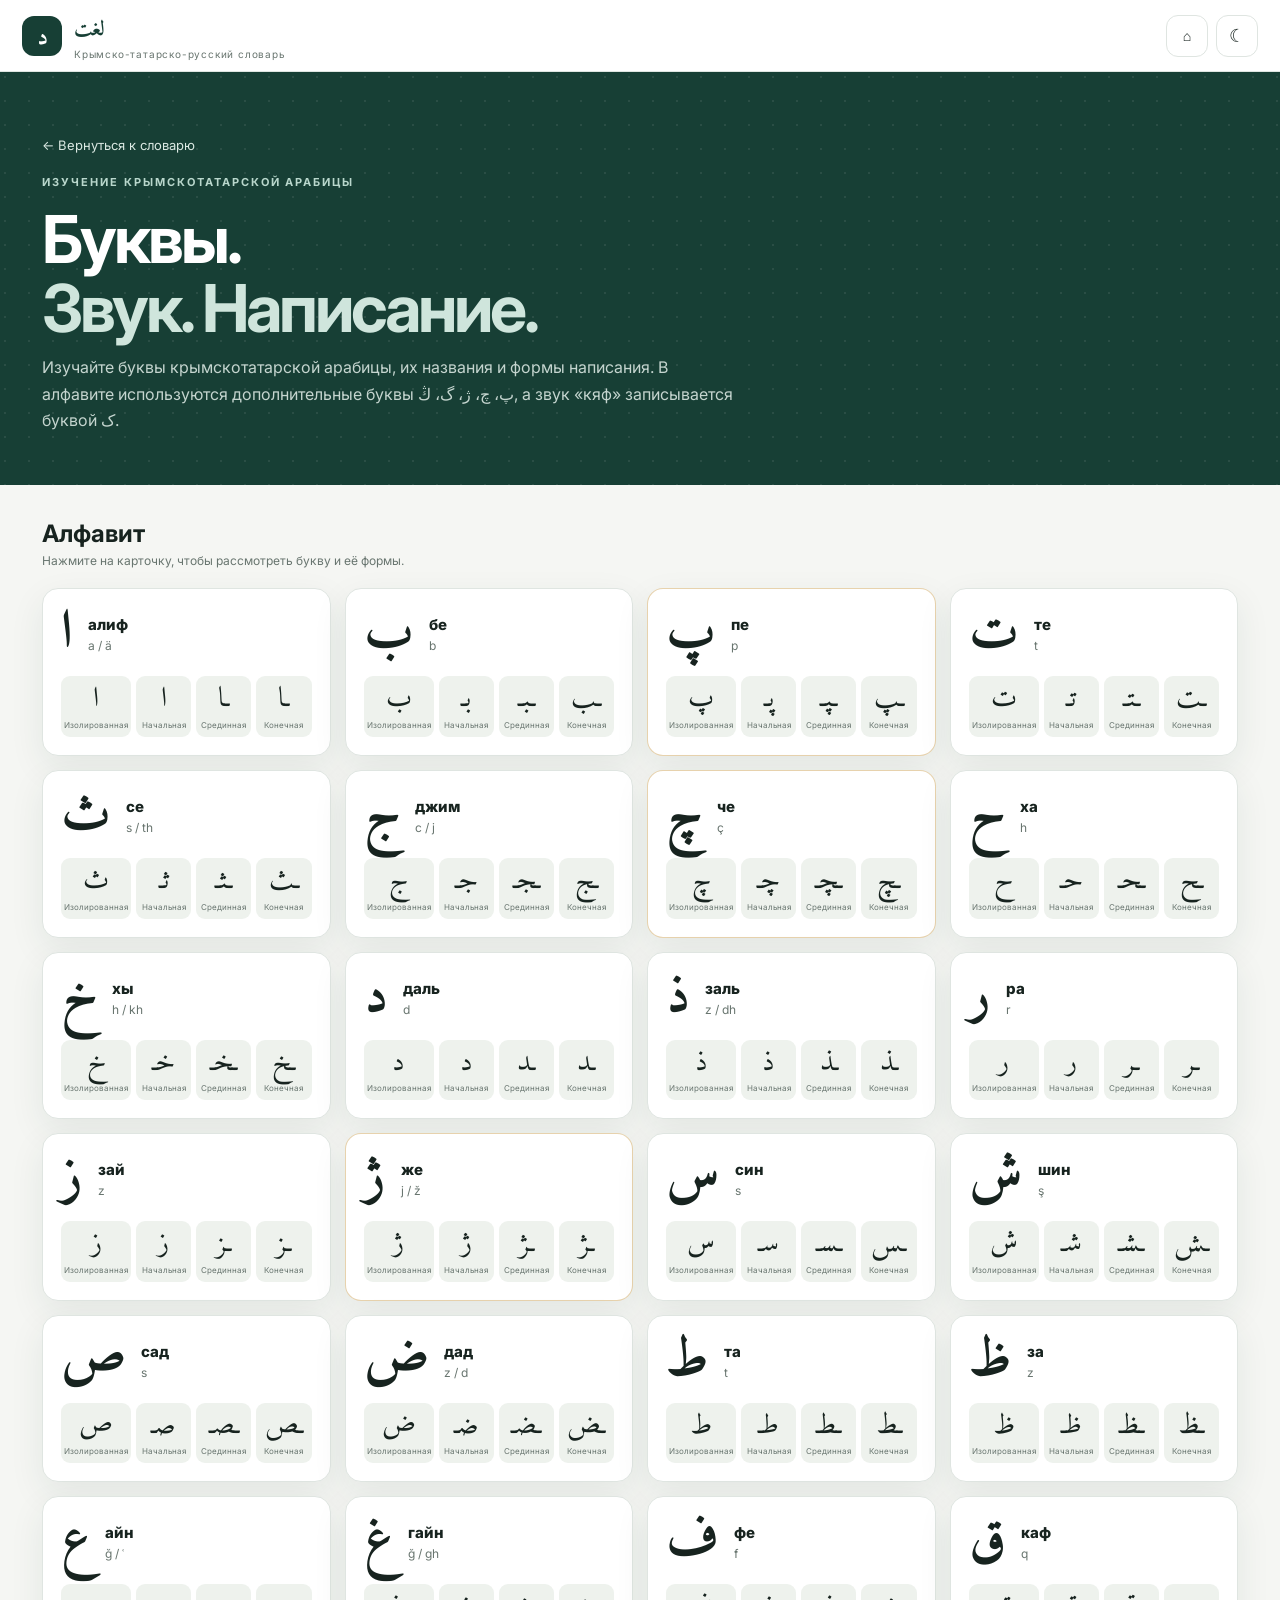
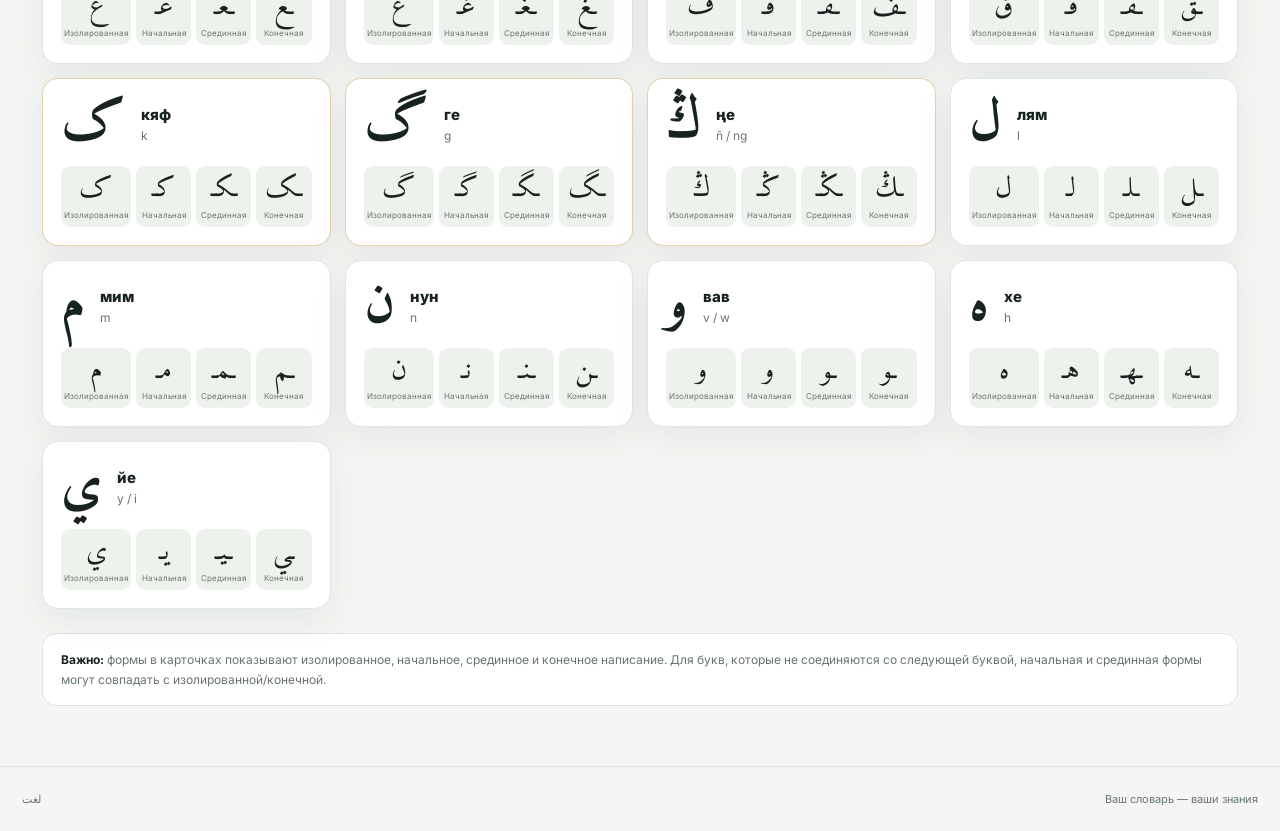
==== alphabet.html @ f9545902 "Add files via upload" ====
<!DOCTYPE html>
<html lang="ru">
<head>
  <meta charset="UTF-8">
  <meta name="viewport" content="width=device-width, initial-scale=1.0">
  <meta name="theme-color" content="#173f35">
  <title>حروف — Арабские буквы крымскотатарского</title>
  <link rel="preconnect" href="https://fonts.googleapis.com">
  <link rel="preconnect" href="https://fonts.gstatic.com" crossorigin>
  <link href="https://fonts.googleapis.com/css2?family=Amiri:wght@400;700&family=Inter:wght@400;500;600;700;800&display=swap" rel="stylesheet">
  <link rel="stylesheet" href="style.css">
  <style>
    .alphabet-hero{background:var(--primary);color:#fff;position:relative;overflow:hidden}.alphabet-content{max-width:1240px;margin:auto;padding:62px 22px 52px}.alphabet-content h1{margin-bottom:12px}.alphabet-content p{max-width:700px;color:#c5d5cf;line-height:1.65;margin:0}.back-link{display:inline-flex;margin-bottom:22px;color:#dbe9e3;text-decoration:none;font-size:13px}.back-link:hover{text-decoration:underline}
    .alphabet-workspace{max-width:1240px;margin:0 auto;padding:34px 22px 60px}.section-head{display:flex;align-items:end;justify-content:space-between;gap:20px;margin-bottom:20px}.section-head h2{margin:0;font-size:24px}.section-head p{margin:5px 0 0;color:var(--muted);font-size:12px}
    .letters-grid{display:grid;grid-template-columns:repeat(4,minmax(0,1fr));gap:14px}.letter-card{background:var(--surface);border:1px solid var(--border);border-radius:16px;padding:18px;box-shadow:var(--shadow)}.letter-main{display:flex;align-items:center;justify-content:space-between;gap:15px}.letter{font:700 54px Amiri,serif;line-height:1;direction:rtl}.letter-info{flex:1}.letter-name{font-weight:800;font-size:15px}.letter-sound{font-size:12px;color:var(--muted);margin-top:4px}.forms{display:grid;grid-template-columns:repeat(4,1fr);gap:5px;margin-top:15px}.form{background:var(--surface2);border-radius:9px;text-align:center;padding:7px 3px}.form span{display:block;font:28px Amiri,serif;direction:rtl;line-height:1.2}.form small{display:block;color:var(--muted);font-size:8px;margin-top:3px}.special{border-color:rgba(201,155,75,.45)}.note{margin:24px 0 0;padding:16px 18px;background:var(--surface);border:1px solid var(--border);border-radius:14px;color:var(--muted);font-size:12px;line-height:1.65}.note strong{color:var(--text)}
    @media(max-width:900px){.letters-grid{grid-template-columns:repeat(3,minmax(0,1fr))}}@media(max-width:650px){.letters-grid{grid-template-columns:repeat(2,minmax(0,1fr))}.alphabet-content{padding:45px 18px}.alphabet-workspace{padding:28px 18px 45px}.section-head{display:block}.letter{font-size:48px}}
  </style>
</head>
<body>
  <header class="topbar">
    <div class="brand"><div class="brand-mark">د</div><div><div class="brand-ar">لغت</div><div class="brand-sub">Крымско-татарско-русский словарь</div></div></div>
    <nav style="display:flex;align-items:center;gap:8px"><a href="index.html" class="icon-btn" style="display:grid;place-items:center;text-decoration:none;font-size:14px" title="Словарь">⌂</a><button id="themeBtn" class="icon-btn" title="Переключить тему" aria-label="Переключить тему">☾</button></nav>
  </header>

  <main>
    <section class="alphabet-hero"><div class="hero-pattern"></div><div class="alphabet-content" style="position:relative">
      <a class="back-link" href="index.html">← Вернуться к словарю</a>
      <div class="eyebrow">ИЗУЧЕНИЕ КРЫМСКОТАТАРСКОЙ АРАБИЦЫ</div>
      <h1>Буквы.<br><span>Звук. Написание.</span></h1>
      <p>Изучайте буквы крымскотатарской арабицы, их названия и формы написания. В алфавите используются дополнительные буквы پ، چ، ژ، گ، ڭ, а звук «кяф» записывается буквой ک.</p>
    </div></section>

    <section class="alphabet-workspace">
      <div class="section-head"><div><h2>Алфавит</h2><p>Нажмите на карточку, чтобы рассмотреть букву и её формы.</p></div></div>
      <div id="letters" class="letters-grid"></div>
      <div class="note"><strong>Важно:</strong> формы в карточках показывают изолированное, начальное, срединное и конечное написание. Для букв, которые не соединяются со следующей буквой, начальная и срединная формы могут совпадать с изолированной/конечной.</div>
    </section>
  </main>
  <footer><span>لغت</span><span>Ваш словарь — ваши знания</span></footer>
  <script>
    const letters = [
      ['ا','алиф','a / ä',['ا','ا','ـا','ـا']],
      ['ب','бе','b',['ب','بـ','ـبـ','ـب']],
      ['پ','пе','p',['پ','پـ','ـپـ','ـپ']],
      ['ت','те','t',['ت','تـ','ـتـ','ـت']],
      ['ث','се','s / th',['ث','ثـ','ـثـ','ـث']],
      ['ج','джим','c / j',['ج','جـ','ـجـ','ـج']],
      ['چ','че','ç',['چ','چـ','ـچـ','ـچ']],
      ['ح','ха','h',['ح','حـ','ـحـ','ـح']],
      ['خ','хы','h / kh',['خ','خـ','ـخـ','ـخ']],
      ['د','даль','d',['د','د','ـد','ـد']],
      ['ذ','заль','z / dh',['ذ','ذ','ـذ','ـذ']],
      ['ر','ра','r',['ر','ر','ـر','ـر']],
      ['ز','зай','z',['ز','ز','ـز','ـز']],
      ['ژ','же','j / ž',['ژ','ژ','ـژ','ـژ']],
      ['س','син','s',['س','سـ','ـسـ','ـس']],
      ['ش','шин','ş',['ش','شـ','ـشـ','ـش']],
      ['ص','сад','s',['ص','صـ','ـصـ','ـص']],
      ['ض','дад','z / d',['ض','ضـ','ـضـ','ـض']],
      ['ط','та','t',['ط','طـ','ـطـ','ـط']],
      ['ظ','за','z',['ظ','ظـ','ـظـ','ـظ']],
      ['ع','айн','ğ / ʿ',['ع','عـ','ـعـ','ـع']],
      ['غ','гайн','ğ / gh',['غ','غـ','ـغـ','ـغ']],
      ['ف','фе','f',['ف','فـ','ـفـ','ـف']],
      ['ق','каф','q',['ق','قـ','ـقـ','ـق']],
      ['ک','кяф','k',['ک','کـ','ـکـ','ـک']],
      ['گ','ге','g',['گ','گـ','ـگـ','ـگ']],
      ['ڭ','ңе','ñ / ng',['ڭ','ڭـ','ـڭـ','ـڭ']],
      ['ل','лям','l',['ل','لـ','ـلـ','ـل']],
      ['م','мим','m',['م','مـ','ـمـ','ـم']],
      ['ن','нун','n',['ن','نـ','ـنـ','ـن']],
      ['و','вав','v / w',['و','و','ـو','ـو']],
      ['ه','хе','h',['ه','هـ','ـهـ','ـه']],
      ['ي','йе','y / i',['ي','يـ','ـيـ','ـي']]
    ];
    const names=['Изолированная','Начальная','Срединная','Конечная'];
    document.getElementById('letters').innerHTML=letters.map(([char,name,sound,forms])=>`<article class="letter-card ${['پ','چ','ژ','گ','ڭ','ک'].includes(char)?'special':''}"><div class="letter-main"><div class="letter">${char}</div><div class="letter-info"><div class="letter-name">${name}</div><div class="letter-sound">${sound}</div></div></div><div class="forms">${forms.map((f,i)=>`<div class="form"><span>${f}</span><small>${names[i]}</small></div>`).join('')}</div></article>`).join('');
    const savedTheme=localStorage.getItem('dictionaryTheme');if(savedTheme)document.documentElement.dataset.theme=savedTheme;const themeBtn=document.getElementById('themeBtn');themeBtn.textContent=document.documentElement.dataset.theme==='dark'?'☀':'☾';themeBtn.onclick=()=>{const dark=document.documentElement.dataset.theme==='dark';document.documentElement.dataset.theme=dark?'':'dark';localStorage.setItem('dictionaryTheme',dark?'':'dark');themeBtn.textContent=dark?'☾':'☀'};
  </script>
</body>
</html>
---- style.css ----
*{box-sizing:border-box}
:root{
  --bg:#f5f6f3;--surface:#fff;--surface2:#eef2ed;--text:#17231f;--muted:#68756f;
  --primary:#173f35;--primary2:#245b4d;--gold:#c99b4b;--border:#dfe5e1;
  --shadow:0 12px 35px rgba(23,63,53,.08)
}
[data-theme="dark"]{
  --bg:#101816;--surface:#18221f;--surface2:#202c28;--text:#edf4f0;--muted:#a7b5af;
  --primary:#8cc9b5;--primary2:#6fb39e;--gold:#d8b26b;--border:#2e3b36;
  --shadow:0 12px 35px rgba(0,0,0,.25)
}
html{scroll-behavior:smooth}
body{margin:0;background:var(--bg);color:var(--text);font-family:Inter,Arial,sans-serif}
button,input,select{font:inherit}
.topbar{height:72px;background:var(--surface);border-bottom:1px solid var(--border);display:flex;align-items:center;justify-content:space-between;padding:0 max(22px,calc((100% - 1240px)/2));position:sticky;top:0;z-index:10}
.brand{display:flex;align-items:center;gap:12px}.brand-mark{width:40px;height:40px;border-radius:12px;background:var(--primary);color:#fff;display:grid;place-items:center;font:700 25px Amiri,serif}
.brand-ar{font:700 21px Amiri,serif;color:var(--primary)}.brand-sub{font-size:10px;letter-spacing:.08em;color:var(--muted)}
.icon-btn{width:42px;height:42px;border:1px solid var(--border);border-radius:12px;background:var(--surface);color:var(--text);cursor:pointer;font-size:18px}
.hero{background:var(--primary);color:white;position:relative;overflow:hidden}.hero-pattern{position:absolute;inset:0;opacity:.08;background-image:radial-gradient(circle at 20% 20%,#fff 1px,transparent 1px);background-size:24px 24px}
.hero-content{max-width:900px;margin:auto;padding:72px 22px 60px;position:relative}
.eyebrow{font-size:11px;letter-spacing:.18em;color:#b9d7cc;font-weight:700;margin-bottom:16px}
h1{font-size:clamp(38px,6vw,66px);line-height:1.04;margin:0 0 18px;letter-spacing:-.045em}h1 span{color:#cfe5dc}
.hero p{max-width:610px;color:#c5d5cf;line-height:1.65;margin:0 0 30px}
.search-wrap{height:64px;background:#fff;border-radius:17px;display:flex;align-items:center;padding:0 14px;color:#17231f;box-shadow:0 15px 45px rgba(0,0,0,.18)}
.search-icon{font-size:29px;line-height:1;color:#728078;margin:0 10px}.search-wrap input{border:0;outline:0;flex:1;min-width:0;font-size:16px;background:transparent;color:#17231f}.search-wrap kbd{background:#edf0ee;border:1px solid #dce2de;border-radius:7px;padding:5px 8px;color:#66736d;font-size:11px}
.clear-btn{border:0;background:#edf0ee;width:32px;height:32px;border-radius:50%;cursor:pointer;font-size:20px;color:#607069}
.quick{display:flex;gap:8px;margin-top:13px}.quick button{border:1px solid rgba(255,255,255,.2);background:rgba(255,255,255,.08);color:#dbe9e3;border-radius:20px;padding:7px 13px;cursor:pointer;font-family:Amiri,serif;font-size:16px}
.workspace{max-width:1240px;margin:0 auto;display:grid;grid-template-columns:245px 1fr;min-height:620px}
.sidebar{padding:32px 18px 32px 0;border-right:1px solid var(--border)}
.side-title{font-size:11px;text-transform:uppercase;letter-spacing:.12em;color:var(--muted);font-weight:700;padding:0 12px 10px}
.nav-item{width:100%;border:0;background:transparent;color:var(--text);display:flex;align-items:center;gap:10px;padding:11px 12px;border-radius:10px;cursor:pointer;text-align:left;margin-bottom:3px}.nav-item span{flex:1}.nav-item b{font-size:11px;color:var(--muted);font-weight:500}.nav-item.active{background:var(--surface2);color:var(--primary);font-weight:700}
.category-title{margin-top:25px}#categories .nav-item{font-size:13px}
.tip{margin:35px 10px 0;padding:15px;border:1px solid var(--border);border-radius:13px;background:var(--surface)}.tip strong{font-size:12px}.tip p{font-size:11px;line-height:1.55;color:var(--muted);margin:6px 0 0}
.content{padding:32px 0 50px 34px}.content-head{display:flex;align-items:end;justify-content:space-between;margin-bottom:22px}.content-title{font-size:24px;font-weight:800}.muted{font-size:12px;color:var(--muted);margin-top:5px}
select{border:1px solid var(--border);background:var(--surface);color:var(--text);border-radius:9px;padding:9px 12px;outline:0}
.grid{display:grid;grid-template-columns:repeat(2,minmax(0,1fr));gap:14px}
.card{background:var(--surface);border:1px solid var(--border);border-radius:16px;padding:20px;box-shadow:var(--shadow);transition:.18s;position:relative}.card:hover{transform:translateY(-2px)}
.card-top{display:flex;justify-content:space-between;gap:10px}.word{font:700 30px Amiri,serif;direction:rtl;text-align:left}.translation{font-size:18px;font-weight:700;margin-top:2px}.category{display:inline-block;margin-top:9px;padding:4px 8px;border-radius:6px;background:var(--surface2);font-size:10px;color:var(--muted)}
.favorite{border:0;background:transparent;color:#9aa59f;cursor:pointer;font-size:23px;padding:0;height:30px}.favorite.on{color:var(--gold)}
.line{height:1px;background:var(--border);margin:15px 0}.label{font-size:9px;text-transform:uppercase;letter-spacing:.12em;color:var(--muted);font-weight:700;margin-bottom:5px}.definition{font-size:13px;line-height:1.55}.example{font:20px Amiri,serif;direction:rtl;margin-top:5px}
.empty{text-align:center;padding:80px 20px;color:var(--muted)}.empty-icon{font-size:45px}.empty h2{color:var(--text);margin:10px 0 5px}
footer{border-top:1px solid var(--border);padding:25px max(22px,calc((100% - 1240px)/2));display:flex;justify-content:space-between;color:var(--muted);font-size:11px}
@media(max-width:850px){.workspace{display:block;padding:0 18px}.sidebar{border:0;padding:20px 0 0;display:flex;gap:6px;overflow:auto}.sidebar .side-title,.tip,.category-title{display:none}.sidebar .nav-item{min-width:max-content;width:auto}.content{padding:25px 0}.grid{grid-template-columns:1fr}.content-head{align-items:center}.content-title{font-size:21px}}
@media(max-width:550px){.topbar{height:64px}.hero-content{padding:48px 18px 42px}.search-wrap{height:58px}.search-wrap kbd{display:none}.hero p{font-size:13px}.quick{overflow:auto}.card{padding:17px}.word{font-size:27px}footer{flex-direction:column;gap:6px}}
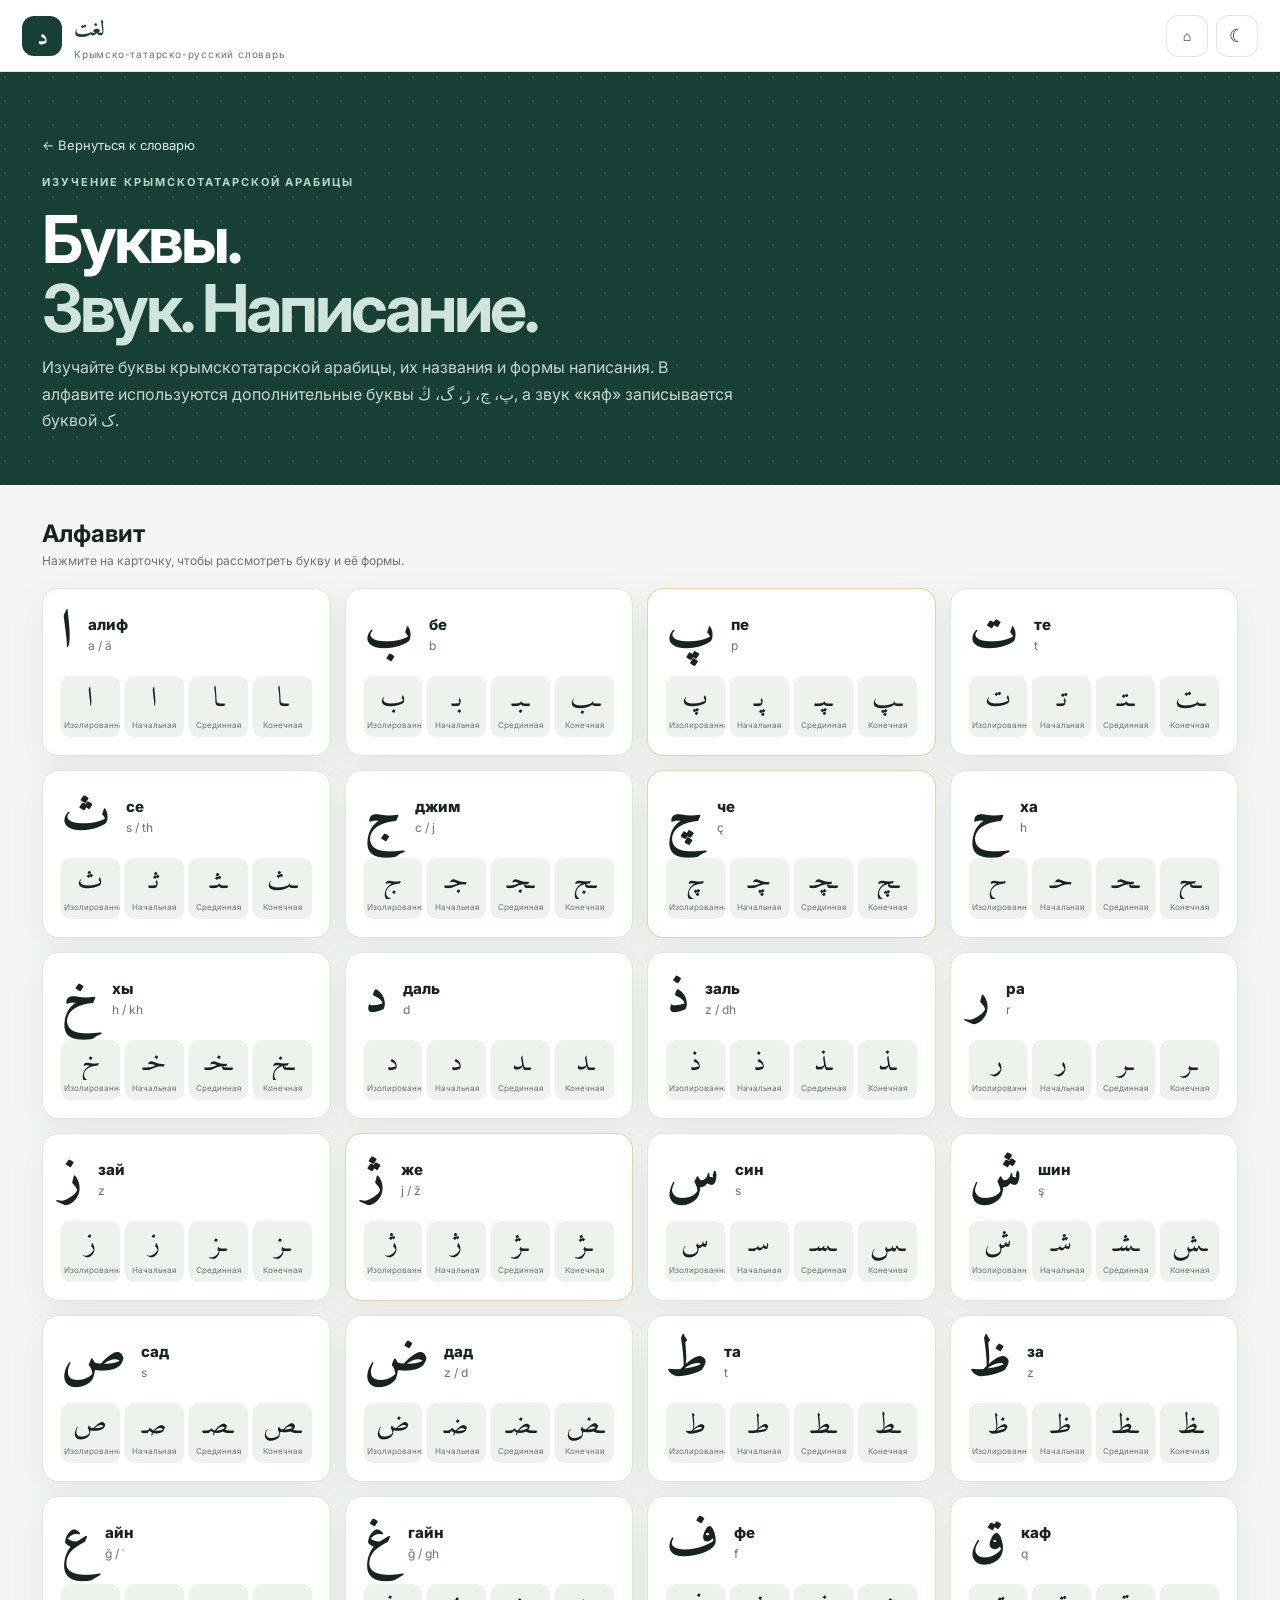
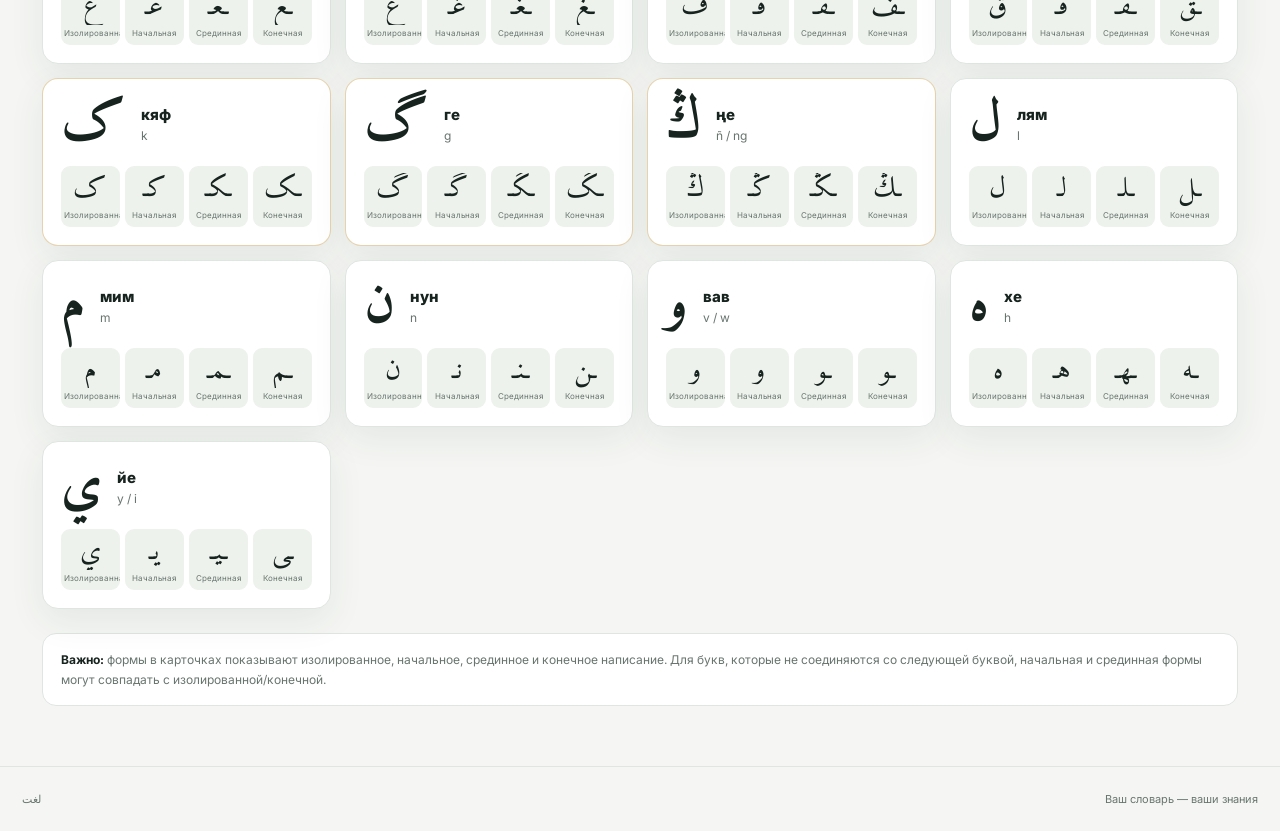
==== commit 65b9ee70: "Add files via upload" ====
--- a/alphabet.html
+++ b/alphabet.html
@@ -4,7 +4,7 @@
   <meta charset="UTF-8">
   <meta name="viewport" content="width=device-width, initial-scale=1.0">
   <meta name="theme-color" content="#173f35">
-  <title>حروف — Арабские буквы крымскотатарского</title>
+  <title>حرفلر — Арабские буквы крымскотатарского</title>
   <link rel="preconnect" href="https://fonts.googleapis.com">
   <link rel="preconnect" href="https://fonts.gstatic.com" crossorigin>
   <link href="https://fonts.googleapis.com/css2?family=Amiri:wght@400;700&family=Inter:wght@400;500;600;700;800&display=swap" rel="stylesheet">
--- a/style.css
+++ b/style.css
@@ -35,10 +35,55 @@
 select{border:1px solid var(--border);background:var(--surface);color:var(--text);border-radius:9px;padding:9px 12px;outline:0}
 .grid{display:grid;grid-template-columns:repeat(2,minmax(0,1fr));gap:14px}
 .card{background:var(--surface);border:1px solid var(--border);border-radius:16px;padding:20px;box-shadow:var(--shadow);transition:.18s;position:relative}.card:hover{transform:translateY(-2px)}
-.card-top{display:flex;justify-content:space-between;gap:10px}.word{font:700 30px Amiri,serif;direction:rtl;text-align:left}.translation{font-size:18px;font-weight:700;margin-top:2px}.category{display:inline-block;margin-top:9px;padding:4px 8px;border-radius:6px;background:var(--surface2);font-size:10px;color:var(--muted)}
+.card-top{display:flex;justify-content:space-between;gap:10px}.word{font:700 30px Amiri,serif;direction:rtl}.translation{font-size:18px;font-weight:700;margin-top:2px}.category{display:inline-block;margin-top:9px;padding:4px 8px;border-radius:6px;background:var(--surface2);font-size:10px;color:var(--muted)}
 .favorite{border:0;background:transparent;color:#9aa59f;cursor:pointer;font-size:23px;padding:0;height:30px}.favorite.on{color:var(--gold)}
 .line{height:1px;background:var(--border);margin:15px 0}.label{font-size:9px;text-transform:uppercase;letter-spacing:.12em;color:var(--muted);font-weight:700;margin-bottom:5px}.definition{font-size:13px;line-height:1.55}.example{font:20px Amiri,serif;direction:rtl;margin-top:5px}
 .empty{text-align:center;padding:80px 20px;color:var(--muted)}.empty-icon{font-size:45px}.empty h2{color:var(--text);margin:10px 0 5px}
 footer{border-top:1px solid var(--border);padding:25px max(22px,calc((100% - 1240px)/2));display:flex;justify-content:space-between;color:var(--muted);font-size:11px}
 @media(max-width:850px){.workspace{display:block;padding:0 18px}.sidebar{border:0;padding:20px 0 0;display:flex;gap:6px;overflow:auto}.sidebar .side-title,.tip,.category-title{display:none}.sidebar .nav-item{min-width:max-content;width:auto}.content{padding:25px 0}.grid{grid-template-columns:1fr}.content-head{align-items:center}.content-title{font-size:21px}}
 @media(max-width:550px){.topbar{height:64px}.hero-content{padding:48px 18px 42px}.search-wrap{height:58px}.search-wrap kbd{display:none}.hero p{font-size:13px}.quick{overflow:auto}.card{padding:17px}.word{font-size:27px}footer{flex-direction:column;gap:6px}}
+
+/* ===== Мобильная версия и формы букв ===== */
+.letters-grid{align-items:stretch}
+.letter-card{min-width:0;overflow:hidden}
+.letter-main{min-width:0}
+.letter-info{min-width:0}
+.forms{min-width:0}
+.form{min-width:0;overflow:hidden}
+.form span{white-space:nowrap;overflow:hidden;font-size:28px}
+
+@media(max-width:650px){
+  .topbar{padding:0 14px}
+  .brand{gap:8px;min-width:0}
+  .brand-sub{display:none}
+  .brand-ar{font-size:19px}
+  .brand-mark{width:36px;height:36px;font-size:22px}
+  .icon-btn{width:38px;height:38px}
+
+  .alphabet-content{padding:38px 14px 36px}
+  .alphabet-content h1{font-size:40px}
+  .alphabet-content p{font-size:13px}
+  .alphabet-workspace{padding:22px 12px 40px}
+  .section-head h2{font-size:21px}
+
+  .letters-grid{grid-template-columns:1fr;gap:10px}
+  .letter-card{padding:14px;border-radius:14px}
+  .letter-main{gap:12px}
+  .letter{font-size:46px;min-width:58px;text-align:center}
+  .letter-name{font-size:14px}
+  .letter-sound{font-size:11px}
+
+  .forms{grid-template-columns:repeat(4,minmax(0,1fr));gap:4px;margin-top:12px}
+  .form{padding:6px 1px;border-radius:7px}
+  .form span{font-size:25px;line-height:1.25}
+  .form small{font-size:7px;line-height:1.15;white-space:normal}
+
+  .note{font-size:11px;padding:13px 14px}
+}
+
+@media(max-width:360px){
+  .alphabet-content{padding-left:12px;padding-right:12px}
+  .alphabet-workspace{padding-left:9px;padding-right:9px}
+  .form span{font-size:22px}
+  .form small{font-size:6.5px}
+}
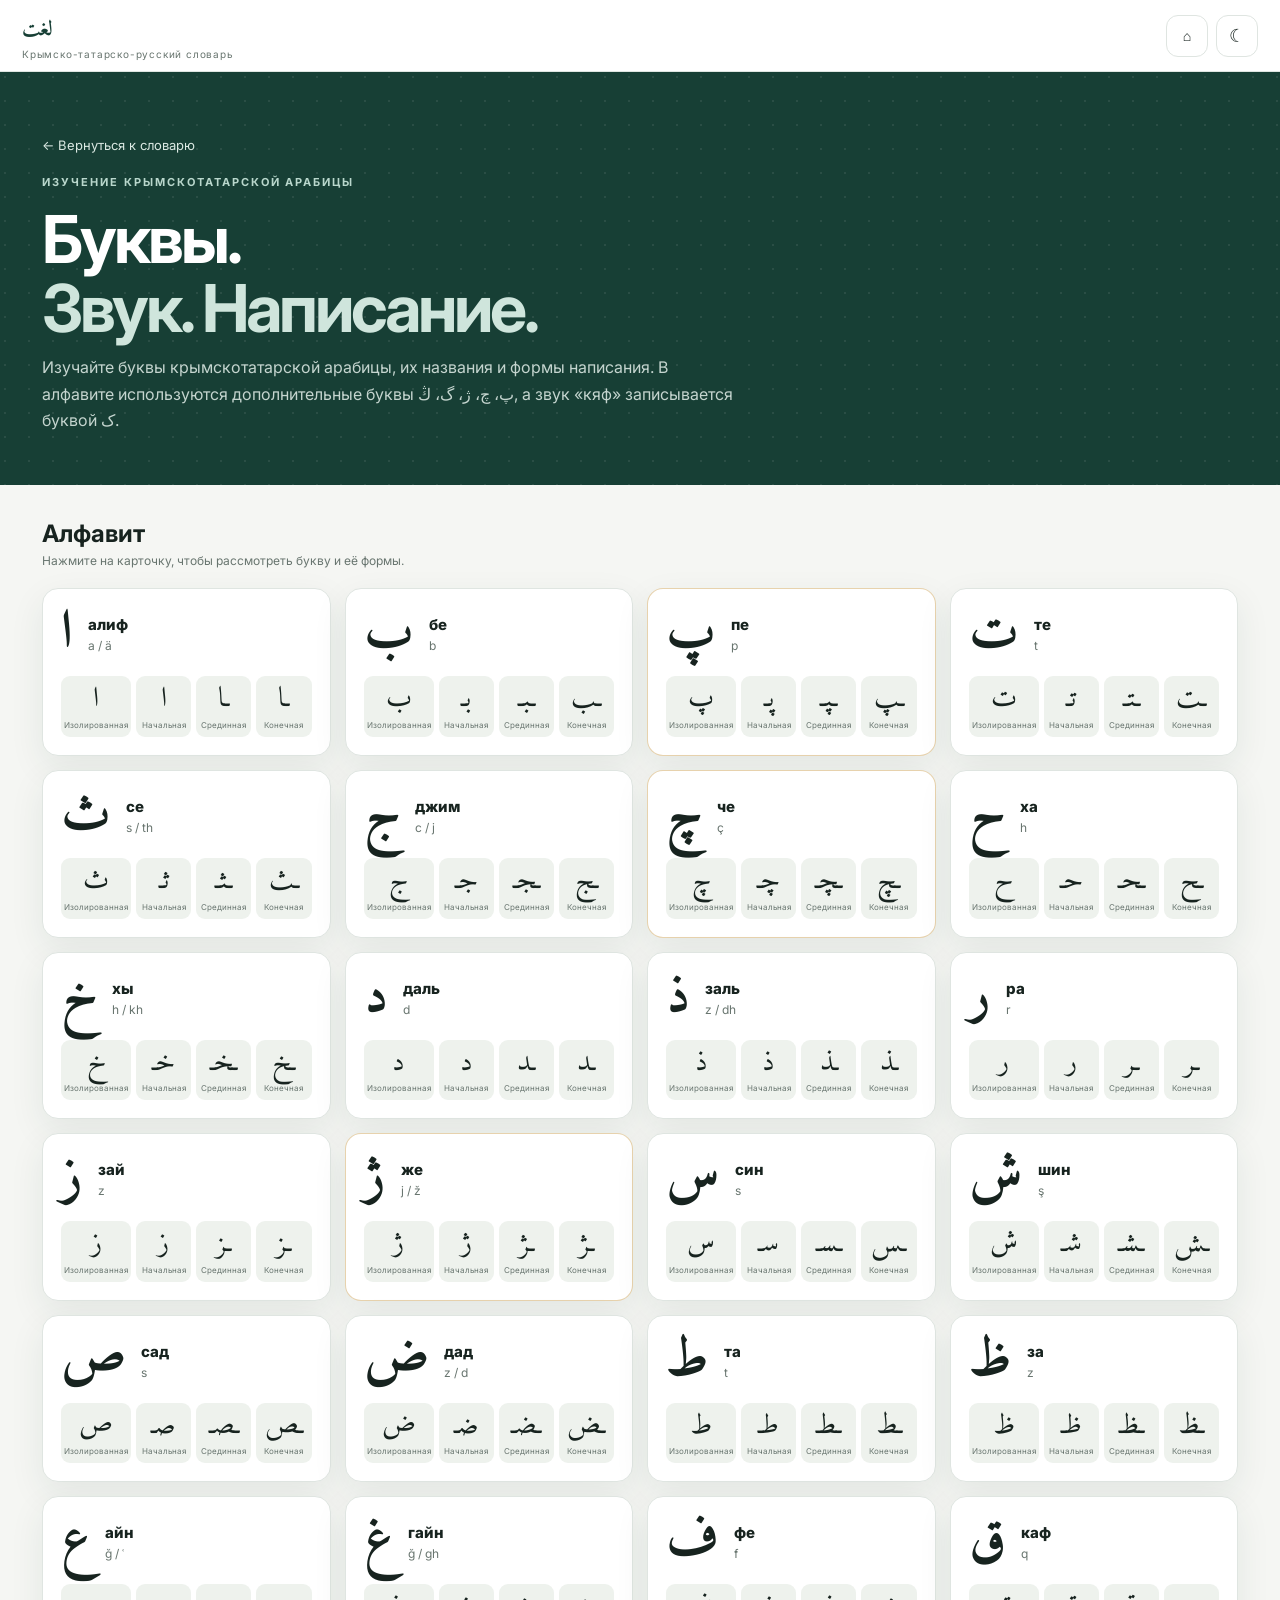
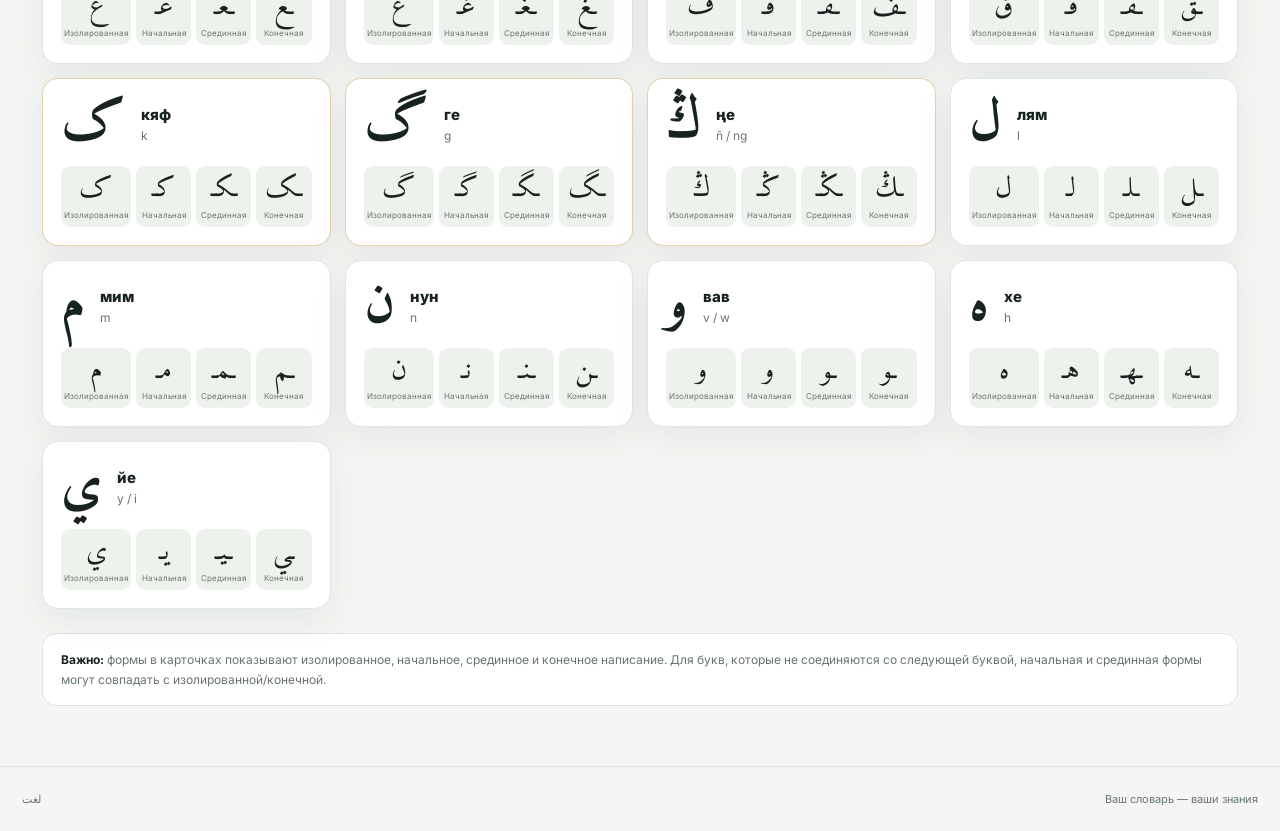
==== commit 6cf5fef1: "Add files via upload" ====
--- a/alphabet.html
+++ b/alphabet.html
@@ -13,12 +13,12 @@
     .alphabet-hero{background:var(--primary);color:#fff;position:relative;overflow:hidden}.alphabet-content{max-width:1240px;margin:auto;padding:62px 22px 52px}.alphabet-content h1{margin-bottom:12px}.alphabet-content p{max-width:700px;color:#c5d5cf;line-height:1.65;margin:0}.back-link{display:inline-flex;margin-bottom:22px;color:#dbe9e3;text-decoration:none;font-size:13px}.back-link:hover{text-decoration:underline}
     .alphabet-workspace{max-width:1240px;margin:0 auto;padding:34px 22px 60px}.section-head{display:flex;align-items:end;justify-content:space-between;gap:20px;margin-bottom:20px}.section-head h2{margin:0;font-size:24px}.section-head p{margin:5px 0 0;color:var(--muted);font-size:12px}
     .letters-grid{display:grid;grid-template-columns:repeat(4,minmax(0,1fr));gap:14px}.letter-card{background:var(--surface);border:1px solid var(--border);border-radius:16px;padding:18px;box-shadow:var(--shadow)}.letter-main{display:flex;align-items:center;justify-content:space-between;gap:15px}.letter{font:700 54px Amiri,serif;line-height:1;direction:rtl}.letter-info{flex:1}.letter-name{font-weight:800;font-size:15px}.letter-sound{font-size:12px;color:var(--muted);margin-top:4px}.forms{display:grid;grid-template-columns:repeat(4,1fr);gap:5px;margin-top:15px}.form{background:var(--surface2);border-radius:9px;text-align:center;padding:7px 3px}.form span{display:block;font:28px Amiri,serif;direction:rtl;line-height:1.2}.form small{display:block;color:var(--muted);font-size:8px;margin-top:3px}.special{border-color:rgba(201,155,75,.45)}.note{margin:24px 0 0;padding:16px 18px;background:var(--surface);border:1px solid var(--border);border-radius:14px;color:var(--muted);font-size:12px;line-height:1.65}.note strong{color:var(--text)}
-    @media(max-width:900px){.letters-grid{grid-template-columns:repeat(3,minmax(0,1fr))}}@media(max-width:650px){.letters-grid{grid-template-columns:repeat(2,minmax(0,1fr))}.alphabet-content{padding:45px 18px}.alphabet-workspace{padding:28px 18px 45px}.section-head{display:block}.letter{font-size:48px}}
+    @media(max-width:900px){.letters-grid{grid-template-columns:repeat(2,minmax(0,1fr))}}@media(max-width:650px){.letters-grid{grid-template-columns:repeat(1,minmax(0,1fr))}.alphabet-content{padding:45px 18px}.alphabet-workspace{padding:28px 18px 45px}.section-head{display:block}.letter{font-size:48px}}
   </style>
 </head>
 <body>
   <header class="topbar">
-    <div class="brand"><div class="brand-mark">د</div><div><div class="brand-ar">لغت</div><div class="brand-sub">Крымско-татарско-русский словарь</div></div></div>
+    <div><div class="brand-ar">لغت</div><div class="brand-sub">Крымско-татарско-русский словарь</div></div></div>
     <nav style="display:flex;align-items:center;gap:8px"><a href="index.html" class="icon-btn" style="display:grid;place-items:center;text-decoration:none;font-size:14px" title="Словарь">⌂</a><button id="themeBtn" class="icon-btn" title="Переключить тему" aria-label="Переключить тему">☾</button></nav>
   </header>
 
--- a/style.css
+++ b/style.css
@@ -1,89 +1,512 @@
-*{box-sizing:border-box}
-:root{
-  --bg:#f5f6f3;--surface:#fff;--surface2:#eef2ed;--text:#17231f;--muted:#68756f;
-  --primary:#173f35;--primary2:#245b4d;--gold:#c99b4b;--border:#dfe5e1;
-  --shadow:0 12px 35px rgba(23,63,53,.08)
-}
-[data-theme="dark"]{
-  --bg:#101816;--surface:#18221f;--surface2:#202c28;--text:#edf4f0;--muted:#a7b5af;
-  --primary:#8cc9b5;--primary2:#6fb39e;--gold:#d8b26b;--border:#2e3b36;
-  --shadow:0 12px 35px rgba(0,0,0,.25)
-}
-html{scroll-behavior:smooth}
-body{margin:0;background:var(--bg);color:var(--text);font-family:Inter,Arial,sans-serif}
-button,input,select{font:inherit}
-.topbar{height:72px;background:var(--surface);border-bottom:1px solid var(--border);display:flex;align-items:center;justify-content:space-between;padding:0 max(22px,calc((100% - 1240px)/2));position:sticky;top:0;z-index:10}
-.brand{display:flex;align-items:center;gap:12px}.brand-mark{width:40px;height:40px;border-radius:12px;background:var(--primary);color:#fff;display:grid;place-items:center;font:700 25px Amiri,serif}
-.brand-ar{font:700 21px Amiri,serif;color:var(--primary)}.brand-sub{font-size:10px;letter-spacing:.08em;color:var(--muted)}
-.icon-btn{width:42px;height:42px;border:1px solid var(--border);border-radius:12px;background:var(--surface);color:var(--text);cursor:pointer;font-size:18px}
-.hero{background:var(--primary);color:white;position:relative;overflow:hidden}.hero-pattern{position:absolute;inset:0;opacity:.08;background-image:radial-gradient(circle at 20% 20%,#fff 1px,transparent 1px);background-size:24px 24px}
-.hero-content{max-width:900px;margin:auto;padding:72px 22px 60px;position:relative}
-.eyebrow{font-size:11px;letter-spacing:.18em;color:#b9d7cc;font-weight:700;margin-bottom:16px}
-h1{font-size:clamp(38px,6vw,66px);line-height:1.04;margin:0 0 18px;letter-spacing:-.045em}h1 span{color:#cfe5dc}
-.hero p{max-width:610px;color:#c5d5cf;line-height:1.65;margin:0 0 30px}
-.search-wrap{height:64px;background:#fff;border-radius:17px;display:flex;align-items:center;padding:0 14px;color:#17231f;box-shadow:0 15px 45px rgba(0,0,0,.18)}
-.search-icon{font-size:29px;line-height:1;color:#728078;margin:0 10px}.search-wrap input{border:0;outline:0;flex:1;min-width:0;font-size:16px;background:transparent;color:#17231f}.search-wrap kbd{background:#edf0ee;border:1px solid #dce2de;border-radius:7px;padding:5px 8px;color:#66736d;font-size:11px}
-.clear-btn{border:0;background:#edf0ee;width:32px;height:32px;border-radius:50%;cursor:pointer;font-size:20px;color:#607069}
-.quick{display:flex;gap:8px;margin-top:13px}.quick button{border:1px solid rgba(255,255,255,.2);background:rgba(255,255,255,.08);color:#dbe9e3;border-radius:20px;padding:7px 13px;cursor:pointer;font-family:Amiri,serif;font-size:16px}
-.workspace{max-width:1240px;margin:0 auto;display:grid;grid-template-columns:245px 1fr;min-height:620px}
-.sidebar{padding:32px 18px 32px 0;border-right:1px solid var(--border)}
-.side-title{font-size:11px;text-transform:uppercase;letter-spacing:.12em;color:var(--muted);font-weight:700;padding:0 12px 10px}
-.nav-item{width:100%;border:0;background:transparent;color:var(--text);display:flex;align-items:center;gap:10px;padding:11px 12px;border-radius:10px;cursor:pointer;text-align:left;margin-bottom:3px}.nav-item span{flex:1}.nav-item b{font-size:11px;color:var(--muted);font-weight:500}.nav-item.active{background:var(--surface2);color:var(--primary);font-weight:700}
-.category-title{margin-top:25px}#categories .nav-item{font-size:13px}
-.tip{margin:35px 10px 0;padding:15px;border:1px solid var(--border);border-radius:13px;background:var(--surface)}.tip strong{font-size:12px}.tip p{font-size:11px;line-height:1.55;color:var(--muted);margin:6px 0 0}
-.content{padding:32px 0 50px 34px}.content-head{display:flex;align-items:end;justify-content:space-between;margin-bottom:22px}.content-title{font-size:24px;font-weight:800}.muted{font-size:12px;color:var(--muted);margin-top:5px}
-select{border:1px solid var(--border);background:var(--surface);color:var(--text);border-radius:9px;padding:9px 12px;outline:0}
-.grid{display:grid;grid-template-columns:repeat(2,minmax(0,1fr));gap:14px}
-.card{background:var(--surface);border:1px solid var(--border);border-radius:16px;padding:20px;box-shadow:var(--shadow);transition:.18s;position:relative}.card:hover{transform:translateY(-2px)}
-.card-top{display:flex;justify-content:space-between;gap:10px}.word{font:700 30px Amiri,serif;direction:rtl}.translation{font-size:18px;font-weight:700;margin-top:2px}.category{display:inline-block;margin-top:9px;padding:4px 8px;border-radius:6px;background:var(--surface2);font-size:10px;color:var(--muted)}
-.favorite{border:0;background:transparent;color:#9aa59f;cursor:pointer;font-size:23px;padding:0;height:30px}.favorite.on{color:var(--gold)}
-.line{height:1px;background:var(--border);margin:15px 0}.label{font-size:9px;text-transform:uppercase;letter-spacing:.12em;color:var(--muted);font-weight:700;margin-bottom:5px}.definition{font-size:13px;line-height:1.55}.example{font:20px Amiri,serif;direction:rtl;margin-top:5px}
-.empty{text-align:center;padding:80px 20px;color:var(--muted)}.empty-icon{font-size:45px}.empty h2{color:var(--text);margin:10px 0 5px}
-footer{border-top:1px solid var(--border);padding:25px max(22px,calc((100% - 1240px)/2));display:flex;justify-content:space-between;color:var(--muted);font-size:11px}
-@media(max-width:850px){.workspace{display:block;padding:0 18px}.sidebar{border:0;padding:20px 0 0;display:flex;gap:6px;overflow:auto}.sidebar .side-title,.tip,.category-title{display:none}.sidebar .nav-item{min-width:max-content;width:auto}.content{padding:25px 0}.grid{grid-template-columns:1fr}.content-head{align-items:center}.content-title{font-size:21px}}
-@media(max-width:550px){.topbar{height:64px}.hero-content{padding:48px 18px 42px}.search-wrap{height:58px}.search-wrap kbd{display:none}.hero p{font-size:13px}.quick{overflow:auto}.card{padding:17px}.word{font-size:27px}footer{flex-direction:column;gap:6px}}
-
-/* ===== Мобильная версия и формы букв ===== */
-.letters-grid{align-items:stretch}
-.letter-card{min-width:0;overflow:hidden}
-.letter-main{min-width:0}
-.letter-info{min-width:0}
-.forms{min-width:0}
-.form{min-width:0;overflow:hidden}
-.form span{white-space:nowrap;overflow:hidden;font-size:28px}
-
-@media(max-width:650px){
-  .topbar{padding:0 14px}
-  .brand{gap:8px;min-width:0}
-  .brand-sub{display:none}
-  .brand-ar{font-size:19px}
-  .brand-mark{width:36px;height:36px;font-size:22px}
-  .icon-btn{width:38px;height:38px}
-
-  .alphabet-content{padding:38px 14px 36px}
-  .alphabet-content h1{font-size:40px}
-  .alphabet-content p{font-size:13px}
-  .alphabet-workspace{padding:22px 12px 40px}
-  .section-head h2{font-size:21px}
-
-  .letters-grid{grid-template-columns:1fr;gap:10px}
-  .letter-card{padding:14px;border-radius:14px}
-  .letter-main{gap:12px}
-  .letter{font-size:46px;min-width:58px;text-align:center}
-  .letter-name{font-size:14px}
-  .letter-sound{font-size:11px}
-
-  .forms{grid-template-columns:repeat(4,minmax(0,1fr));gap:4px;margin-top:12px}
-  .form{padding:6px 1px;border-radius:7px}
-  .form span{font-size:25px;line-height:1.25}
-  .form small{font-size:7px;line-height:1.15;white-space:normal}
-
-  .note{font-size:11px;padding:13px 14px}
-}
-
-@media(max-width:360px){
-  .alphabet-content{padding-left:12px;padding-right:12px}
-  .alphabet-workspace{padding-left:9px;padding-right:9px}
-  .form span{font-size:22px}
-  .form small{font-size:6.5px}
-}
+* {
+    box-sizing: border-box
+}
+
+:root {
+    --bg: #f5f6f3;
+    --surface: #fff;
+    --surface2: #eef2ed;
+    --text: #17231f;
+    --muted: #68756f;
+    --primary: #173f35;
+    --primary2: #245b4d;
+    --gold: #c99b4b;
+    --border: #dfe5e1;
+    --shadow: 0 12px 35px rgba(23,63,53,.08)
+}
+
+[data-theme="dark"] {
+    --bg: #101816;
+    --surface: #18221f;
+    --surface2: #202c28;
+    --text: #edf4f0;
+    --muted: #a7b5af;
+    --primary: #8cc9b5;
+    --primary2: #6fb39e;
+    --gold: #d8b26b;
+    --border: #2e3b36;
+    --shadow: 0 12px 35px rgba(0,0,0,.25)
+}
+
+html {
+    scroll-behavior: smooth
+}
+
+body {
+    margin: 0;
+    background: var(--bg);
+    color: var(--text);
+    font-family: Inter,Arial,sans-serif
+}
+
+button, input, select {
+    font: inherit
+}
+
+.topbar {
+    height: 72px;
+    background: var(--surface);
+    border-bottom: 1px solid var(--border);
+    display: flex;
+    align-items: center;
+    justify-content: space-between;
+    padding: 0 max(22px,calc((100% - 1240px)/2));
+    position: sticky;
+    top: 0;
+    z-index: 10
+}
+
+.brand {
+    display: flex;
+    align-items: center;
+    gap: 12px
+}
+
+.brand-mark {
+    width: 40px;
+    height: 40px;
+    border-radius: 12px;
+    background: var(--primary);
+    color: #fff;
+    display: grid;
+    place-items: center;
+    font: 700 25px Amiri,serif
+}
+
+.brand-ar {
+    font: 700 21px Amiri,serif;
+    color: var(--primary)
+}
+
+.brand-sub {
+    font-size: 10px;
+    letter-spacing: .08em;
+    color: var(--muted)
+}
+
+.icon-btn {
+    width: 42px;
+    height: 42px;
+    border: 1px solid var(--border);
+    border-radius: 12px;
+    background: var(--surface);
+    color: var(--text);
+    cursor: pointer;
+    font-size: 18px
+}
+
+.hero {
+    background: var(--primary);
+    color: white;
+    position: relative;
+    overflow: hidden
+}
+
+.hero-pattern {
+    position: absolute;
+    inset: 0;
+    opacity: .08;
+    background-image: radial-gradient(circle at 20% 20%,#fff 1px,transparent 1px);
+    background-size: 24px 24px
+}
+
+.hero-content {
+    max-width: 900px;
+    margin: auto;
+    padding: 72px 22px 60px;
+    position: relative
+}
+
+.eyebrow {
+    font-size: 11px;
+    letter-spacing: .18em;
+    color: #b9d7cc;
+    font-weight: 700;
+    margin-bottom: 16px
+}
+
+h1 {
+    font-size: clamp(38px,6vw,66px);
+    line-height: 1.04;
+    margin: 0 0 18px;
+    letter-spacing: -.045em
+}
+
+    h1 span {
+        color: #cfe5dc
+    }
+
+.hero p {
+    max-width: 610px;
+    color: #c5d5cf;
+    line-height: 1.65;
+    margin: 0 0 30px
+}
+
+.search-wrap {
+    height: 64px;
+    background: #fff;
+    border-radius: 17px;
+    display: flex;
+    align-items: center;
+    padding: 0 14px;
+    color: #17231f;
+    box-shadow: 0 15px 45px rgba(0,0,0,.18)
+}
+
+.search-icon {
+    font-size: 29px;
+    line-height: 1;
+    color: #728078;
+    margin: 0 10px
+}
+
+.search-wrap input {
+    border: 0;
+    outline: 0;
+    flex: 1;
+    min-width: 0;
+    font-size: 16px;
+    background: transparent;
+    color: #17231f
+}
+
+.search-wrap kbd {
+    background: #edf0ee;
+    border: 1px solid #dce2de;
+    border-radius: 7px;
+    padding: 5px 8px;
+    color: #66736d;
+    font-size: 11px
+}
+
+.clear-btn {
+    border: 0;
+    background: #edf0ee;
+    width: 32px;
+    height: 32px;
+    border-radius: 50%;
+    cursor: pointer;
+    font-size: 20px;
+    color: #607069
+}
+
+.quick {
+    display: flex;
+    gap: 8px;
+    margin-top: 13px
+}
+
+    .quick button {
+        border: 1px solid rgba(255,255,255,.2);
+        background: rgba(255,255,255,.08);
+        color: #dbe9e3;
+        border-radius: 20px;
+        padding: 7px 13px;
+        cursor: pointer;
+        font-family: Amiri,serif;
+        font-size: 16px
+    }
+
+.workspace {
+    max-width: 1240px;
+    margin: 0 auto;
+    display: grid;
+    grid-template-columns: 245px 1fr;
+    min-height: 620px
+}
+
+.sidebar {
+    padding: 32px 18px 32px 0;
+    border-right: 1px solid var(--border)
+}
+
+.side-title {
+    font-size: 11px;
+    text-transform: uppercase;
+    letter-spacing: .12em;
+    color: var(--muted);
+    font-weight: 700;
+    padding: 0 12px 10px
+}
+
+.nav-item {
+    width: 100%;
+    border: 0;
+    background: transparent;
+    color: var(--text);
+    display: flex;
+    align-items: center;
+    gap: 10px;
+    padding: 11px 12px;
+    border-radius: 10px;
+    cursor: pointer;
+    text-align: left;
+    margin-bottom: 3px
+}
+
+    .nav-item span {
+        flex: 1
+    }
+
+    .nav-item b {
+        font-size: 11px;
+        color: var(--muted);
+        font-weight: 500
+    }
+
+    .nav-item.active {
+        background: var(--surface2);
+        color: var(--primary);
+        font-weight: 700
+    }
+
+.category-title {
+    margin-top: 25px
+}
+
+#categories .nav-item {
+    font-size: 13px
+}
+
+.tip {
+    margin: 35px 10px 0;
+    padding: 15px;
+    border: 1px solid var(--border);
+    border-radius: 13px;
+    background: var(--surface)
+}
+
+    .tip strong {
+        font-size: 12px
+    }
+
+    .tip p {
+        font-size: 11px;
+        line-height: 1.55;
+        color: var(--muted);
+        margin: 6px 0 0
+    }
+
+.content {
+    padding: 32px 0 50px 34px
+}
+
+.content-head {
+    display: flex;
+    align-items: end;
+    justify-content: space-between;
+    margin-bottom: 22px
+}
+
+.content-title {
+    font-size: 24px;
+    font-weight: 800
+}
+
+.muted {
+    font-size: 12px;
+    color: var(--muted);
+    margin-top: 5px
+}
+
+select {
+    border: 1px solid var(--border);
+    background: var(--surface);
+    color: var(--text);
+    border-radius: 9px;
+    padding: 9px 12px;
+    outline: 0
+}
+
+.grid {
+    display: grid;
+    grid-template-columns: repeat(2,minmax(0,1fr));
+    gap: 14px
+}
+
+.card {
+    background: var(--surface);
+    border: 1px solid var(--border);
+    border-radius: 16px;
+    padding: 20px;
+    box-shadow: var(--shadow);
+    transition: .18s;
+    position: relative
+}
+
+
+    .card:hover {
+        transform: translateY(-2px)
+    }
+
+.card-top {
+    display: flex;
+    justify-content: space-between;
+    gap: 10px
+}
+
+.word {
+    font: 700 30px Amiri,serif;
+    direction: rtl;
+    text-align: left
+}
+
+.translation {
+    font-size: 18px;
+    font-weight: 700;
+    margin-top: 2px
+}
+
+.category {
+    display: inline-block;
+    margin-top: 9px;
+    padding: 4px 8px;
+    border-radius: 6px;
+    background: var(--surface2);
+    font-size: 10px;
+    color: var(--muted)
+}
+
+.favorite {
+    border: 0;
+    background: transparent;
+    color: #9aa59f;
+    cursor: pointer;
+    font-size: 23px;
+    padding: 0;
+    height: 30px
+}
+
+    .favorite.on {
+        color: var(--gold)
+    }
+
+.line {
+    height: 1px;
+    background: var(--border);
+    margin: 15px 0
+}
+
+.label {
+    font-size: 9px;
+    text-transform: uppercase;
+    letter-spacing: .12em;
+    color: var(--muted);
+    font-weight: 700;
+    margin-bottom: 5px
+}
+
+.definition {
+    font-size: 13px;
+    line-height: 1.55
+}
+
+.example {
+    font: 20px Amiri,serif;
+    direction: rtl;
+    margin-top: 5px
+}
+
+.empty {
+    text-align: center;
+    padding: 80px 20px;
+    color: var(--muted)
+}
+
+.empty-icon {
+    font-size: 45px
+}
+
+.empty h2 {
+    color: var(--text);
+    margin: 10px 0 5px
+}
+
+footer {
+    border-top: 1px solid var(--border);
+    padding: 25px max(22px,calc((100% - 1240px)/2));
+    display: flex;
+    justify-content: space-between;
+    color: var(--muted);
+    font-size: 11px
+}
+
+@media(max-width:850px) {
+    .workspace {
+        display: block;
+        padding: 0 18px
+    }
+
+    .sidebar {
+        border: 0;
+        padding: 20px 0 0;
+        display: flex;
+        gap: 6px;
+        overflow: auto
+    }
+
+        .sidebar .side-title, .tip, .category-title {
+            display: none
+        }
+
+        .sidebar .nav-item {
+            min-width: max-content;
+            width: auto
+        }
+
+    .content {
+        padding: 25px 0
+    }
+
+    .grid {
+        grid-template-columns: 1fr
+    }
+
+    .content-head {
+        align-items: center
+    }
+
+    .content-title {
+        font-size: 21px
+    }
+}
+
+@media(max-width:550px) {
+    .topbar {
+        height: 64px
+    }
+
+    .hero-content {
+        padding: 48px 18px 42px
+    }
+
+    .search-wrap {
+        height: 58px
+    }
+
+        .search-wrap kbd {
+            display: none
+        }
+
+    .hero p {
+        font-size: 13px
+    }
+
+    .quick {
+        overflow: auto
+    }
+
+    .card {
+        padding: 17px
+    }
+
+    .word {
+        font-size: 27px
+    }
+
+    footer {
+        flex-direction: column;
+        gap: 6px
+    }
+}
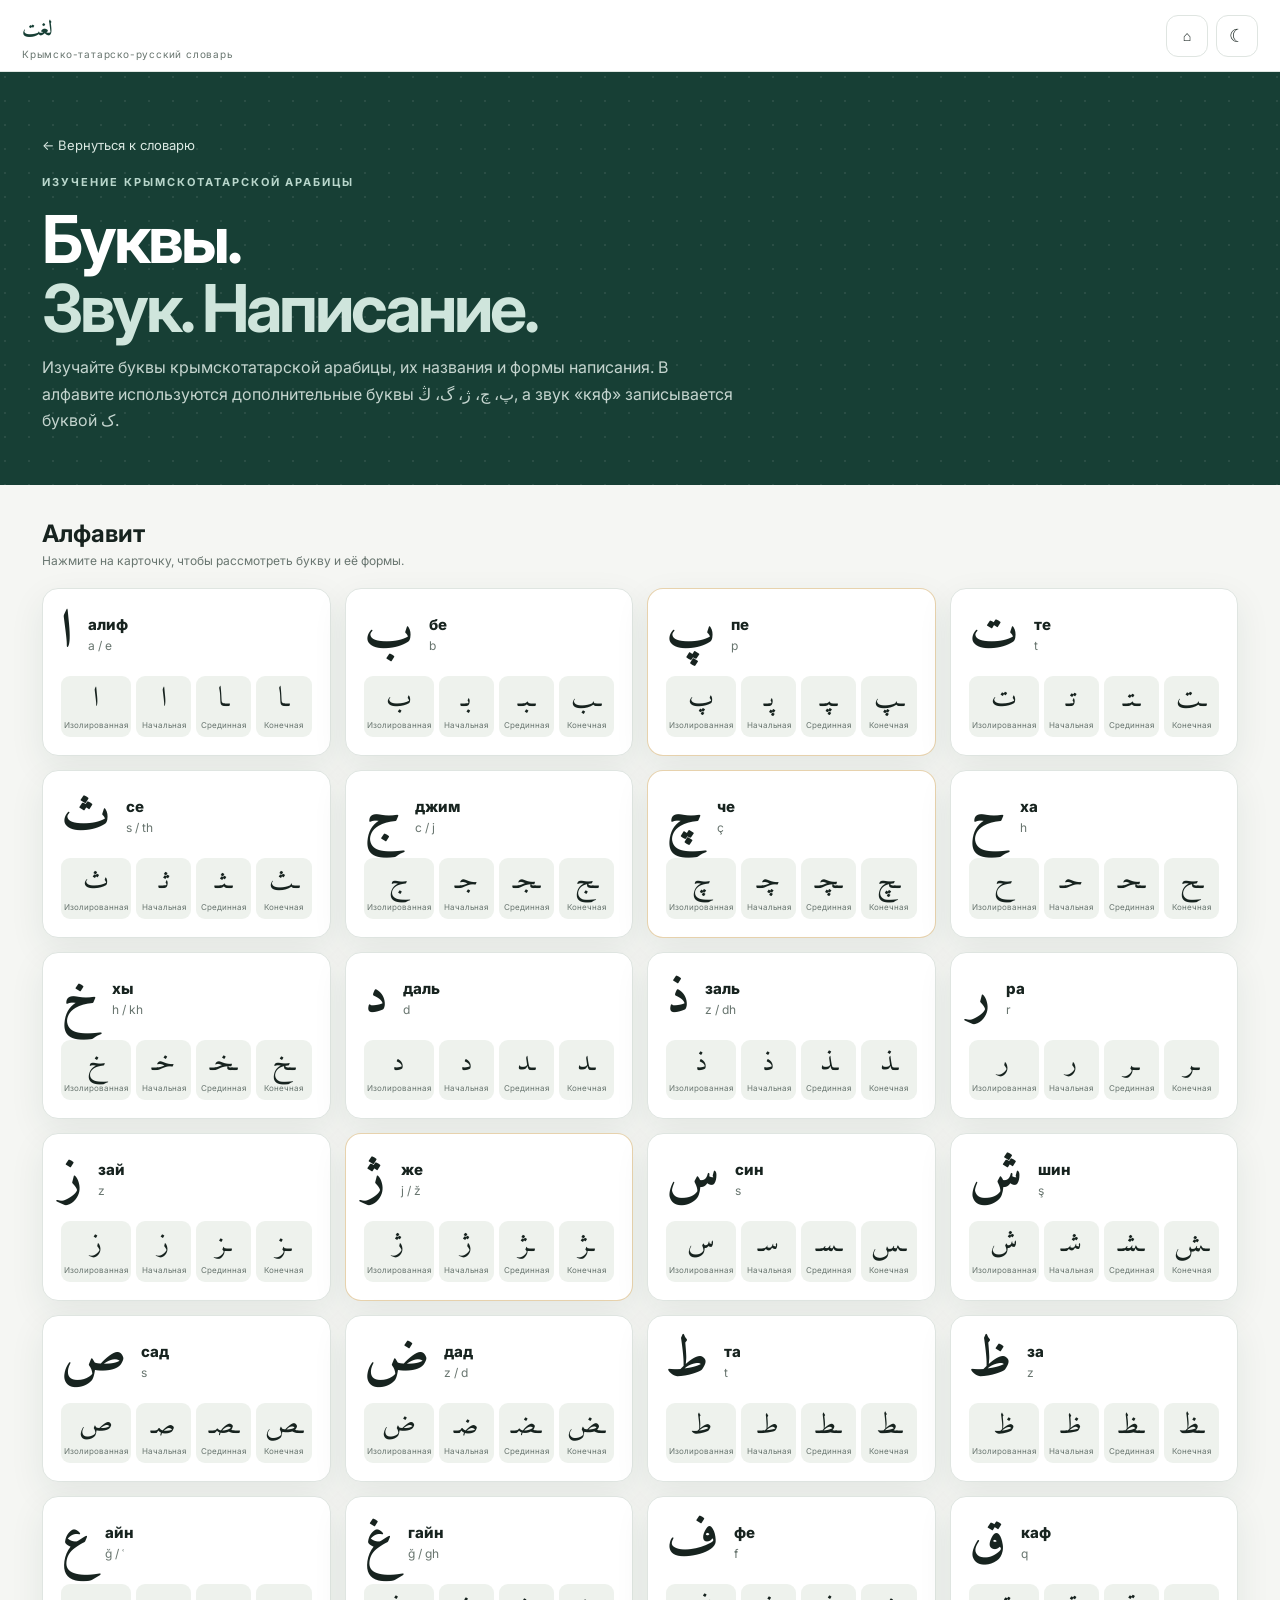
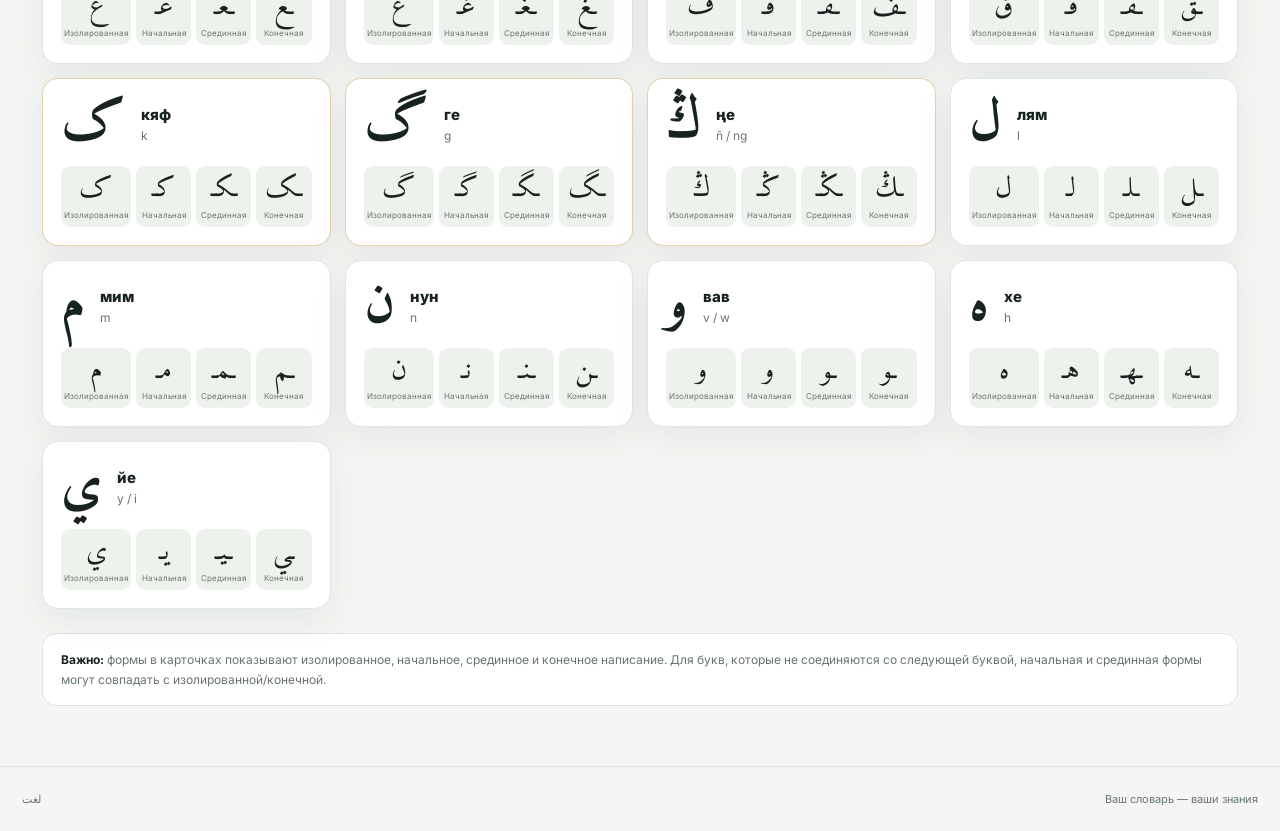
==== commit e791bdd4: "Add files via upload" ====
--- a/alphabet.html
+++ b/alphabet.html
@@ -39,7 +39,7 @@
   <footer><span>لغت</span><span>Ваш словарь — ваши знания</span></footer>
   <script>
     const letters = [
-      ['ا','алиф','a / ä',['ا','ا','ـا','ـا']],
+      ['ا','алиф','a / e',['ا','ا','ـا','ـا']],
       ['ب','бе','b',['ب','بـ','ـبـ','ـب']],
       ['پ','пе','p',['پ','پـ','ـپـ','ـپ']],
       ['ت','те','t',['ت','تـ','ـتـ','ـت']],
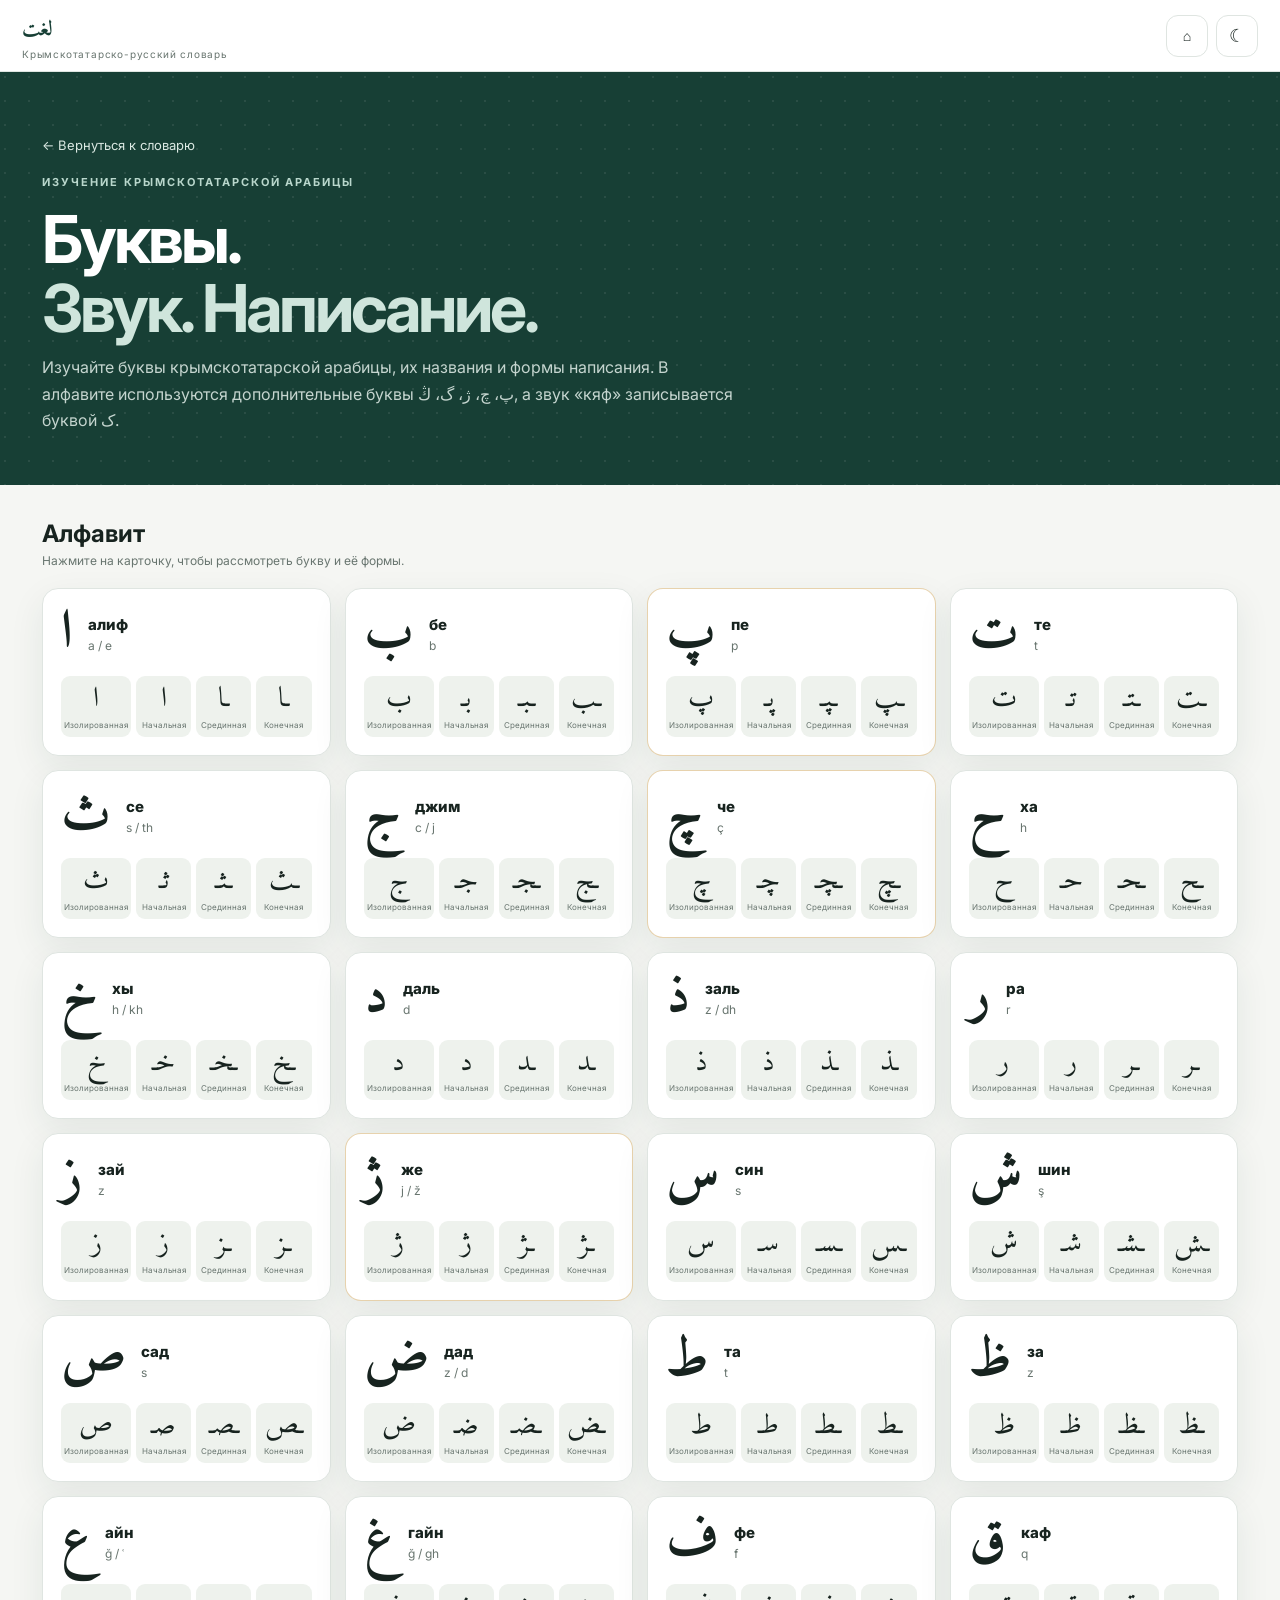
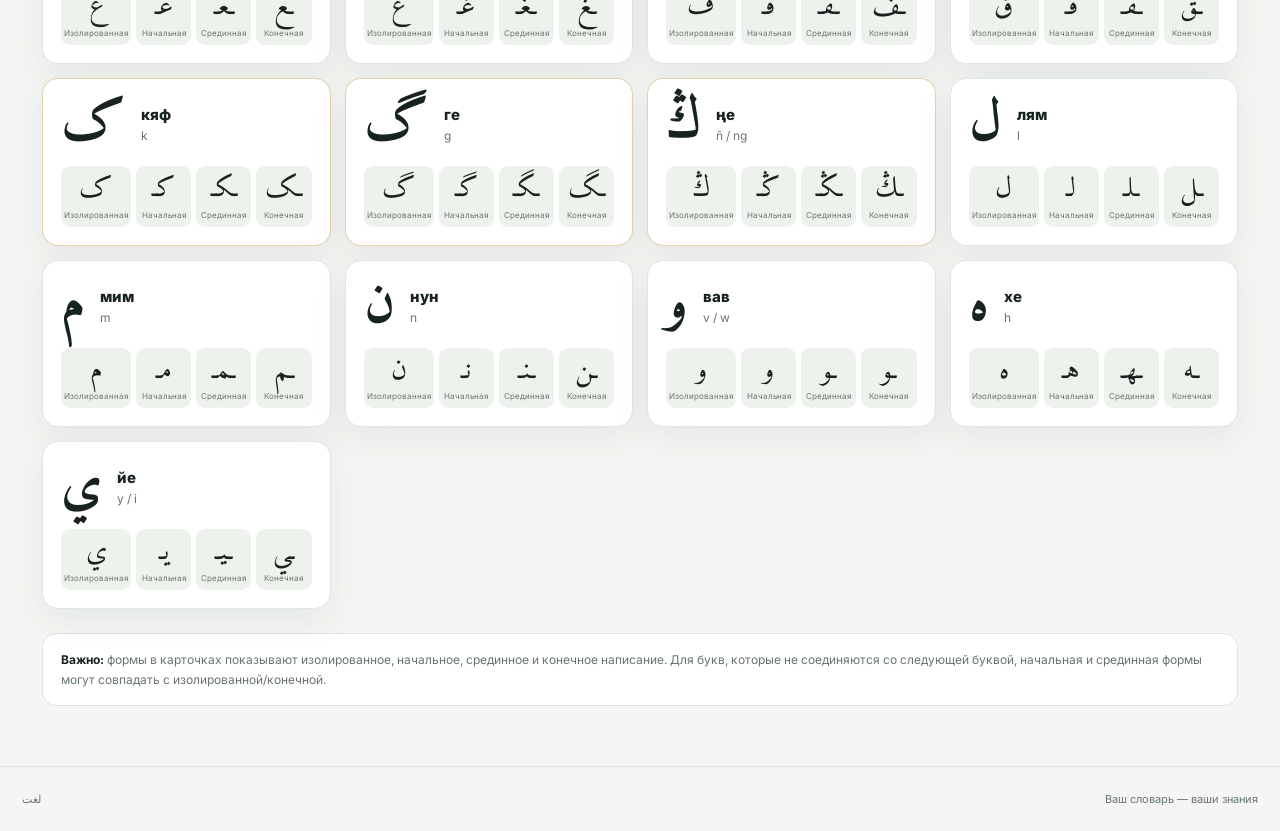
==== commit 9a432c67: "Update alphabet.html" ====
--- a/alphabet.html
+++ b/alphabet.html
@@ -18,7 +18,7 @@
 </head>
 <body>
   <header class="topbar">
-    <div><div class="brand-ar">لغت</div><div class="brand-sub">Крымско-татарско-русский словарь</div></div></div>
+    <div><div class="brand-ar">لغت</div><div class="brand-sub">Крымскотатарско-русский словарь</div></div></div>
     <nav style="display:flex;align-items:center;gap:8px"><a href="index.html" class="icon-btn" style="display:grid;place-items:center;text-decoration:none;font-size:14px" title="Словарь">⌂</a><button id="themeBtn" class="icon-btn" title="Переключить тему" aria-label="Переключить тему">☾</button></nav>
   </header>
 
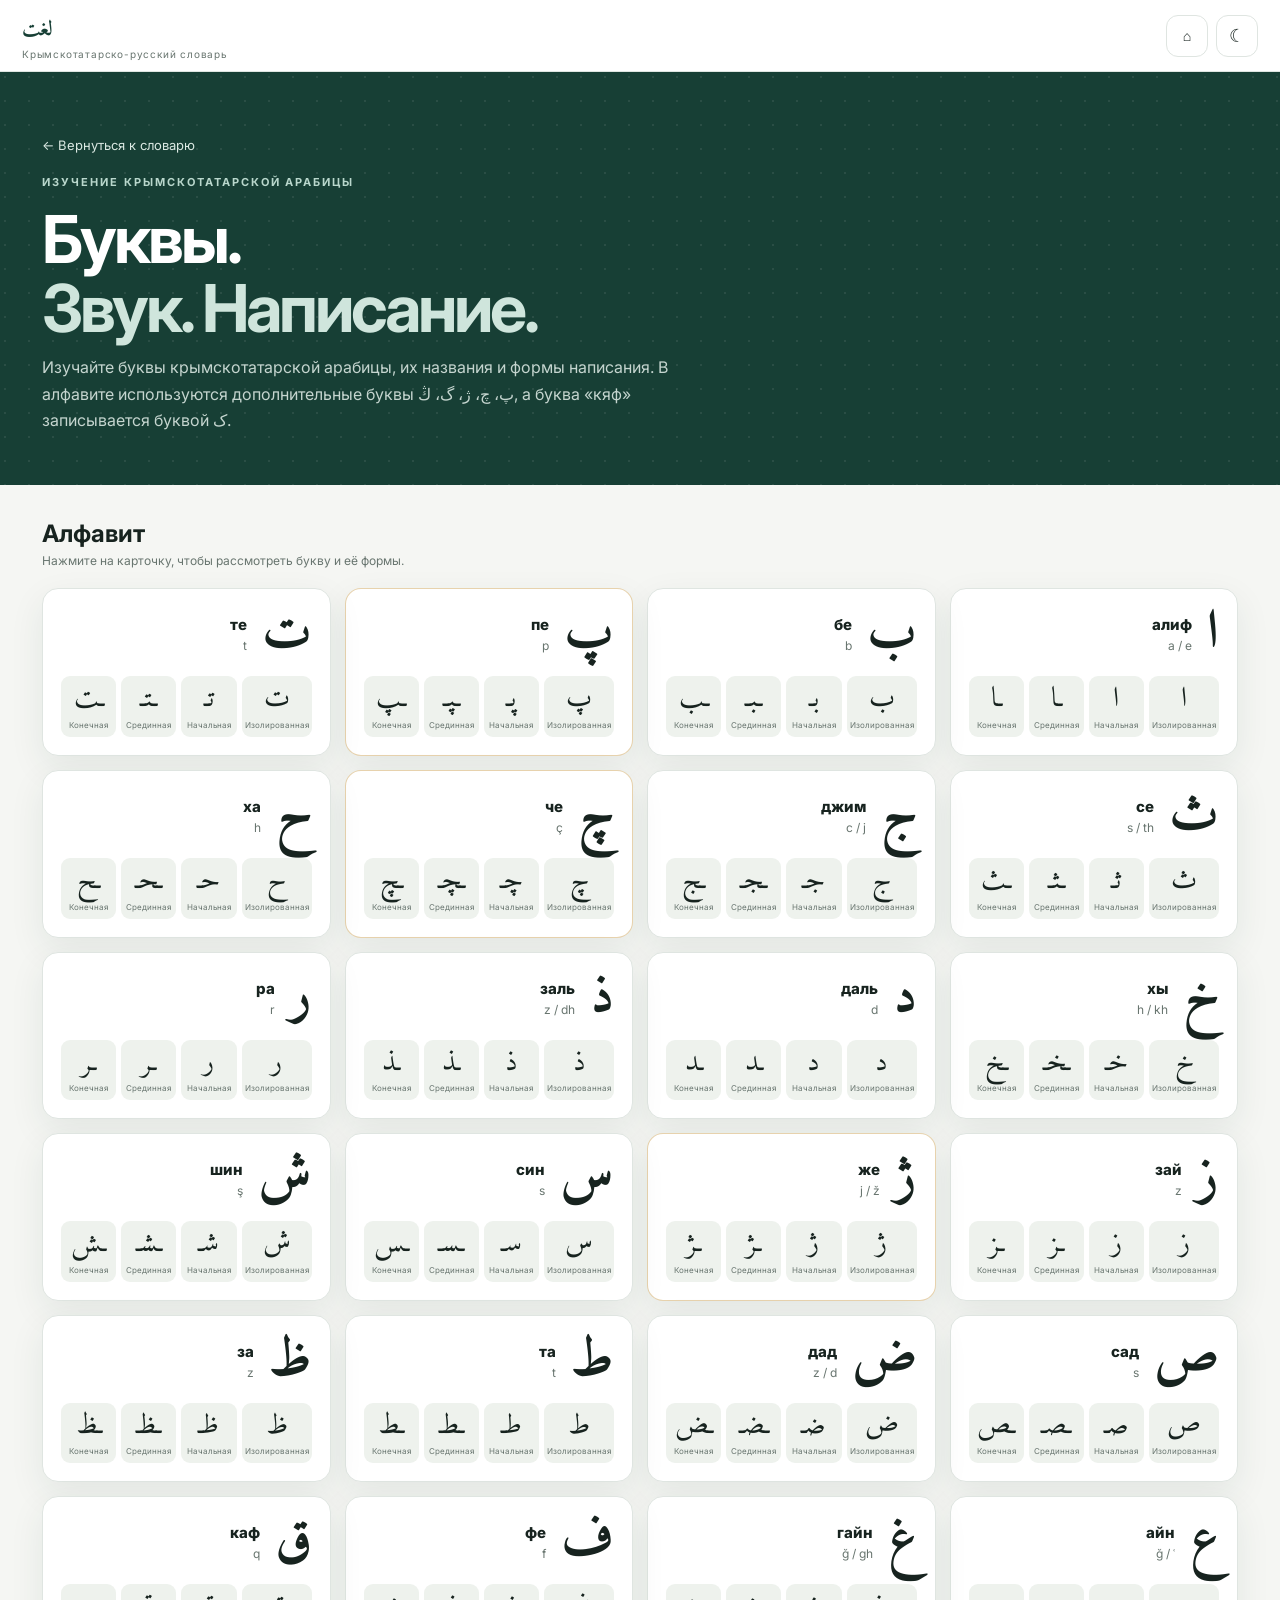
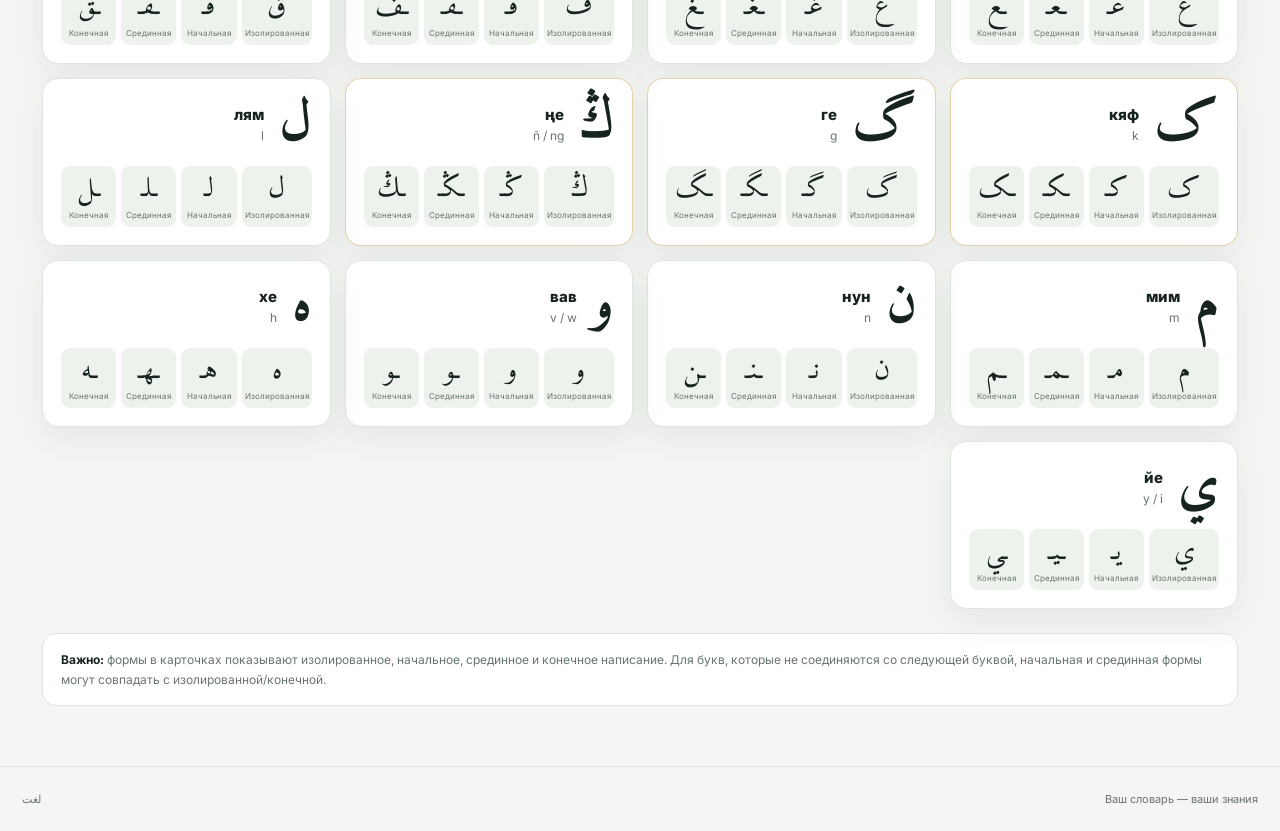
==== commit d487fd97: "Add files via upload" ====
--- a/alphabet.html
+++ b/alphabet.html
@@ -1,81 +1,262 @@
 <!DOCTYPE html>
 <html lang="ru">
 <head>
-  <meta charset="UTF-8">
-  <meta name="viewport" content="width=device-width, initial-scale=1.0">
-  <meta name="theme-color" content="#173f35">
-  <title>حرفلر — Арабские буквы крымскотатарского</title>
-  <link rel="preconnect" href="https://fonts.googleapis.com">
-  <link rel="preconnect" href="https://fonts.gstatic.com" crossorigin>
-  <link href="https://fonts.googleapis.com/css2?family=Amiri:wght@400;700&family=Inter:wght@400;500;600;700;800&display=swap" rel="stylesheet">
-  <link rel="stylesheet" href="style.css">
-  <style>
-    .alphabet-hero{background:var(--primary);color:#fff;position:relative;overflow:hidden}.alphabet-content{max-width:1240px;margin:auto;padding:62px 22px 52px}.alphabet-content h1{margin-bottom:12px}.alphabet-content p{max-width:700px;color:#c5d5cf;line-height:1.65;margin:0}.back-link{display:inline-flex;margin-bottom:22px;color:#dbe9e3;text-decoration:none;font-size:13px}.back-link:hover{text-decoration:underline}
-    .alphabet-workspace{max-width:1240px;margin:0 auto;padding:34px 22px 60px}.section-head{display:flex;align-items:end;justify-content:space-between;gap:20px;margin-bottom:20px}.section-head h2{margin:0;font-size:24px}.section-head p{margin:5px 0 0;color:var(--muted);font-size:12px}
-    .letters-grid{display:grid;grid-template-columns:repeat(4,minmax(0,1fr));gap:14px}.letter-card{background:var(--surface);border:1px solid var(--border);border-radius:16px;padding:18px;box-shadow:var(--shadow)}.letter-main{display:flex;align-items:center;justify-content:space-between;gap:15px}.letter{font:700 54px Amiri,serif;line-height:1;direction:rtl}.letter-info{flex:1}.letter-name{font-weight:800;font-size:15px}.letter-sound{font-size:12px;color:var(--muted);margin-top:4px}.forms{display:grid;grid-template-columns:repeat(4,1fr);gap:5px;margin-top:15px}.form{background:var(--surface2);border-radius:9px;text-align:center;padding:7px 3px}.form span{display:block;font:28px Amiri,serif;direction:rtl;line-height:1.2}.form small{display:block;color:var(--muted);font-size:8px;margin-top:3px}.special{border-color:rgba(201,155,75,.45)}.note{margin:24px 0 0;padding:16px 18px;background:var(--surface);border:1px solid var(--border);border-radius:14px;color:var(--muted);font-size:12px;line-height:1.65}.note strong{color:var(--text)}
-    @media(max-width:900px){.letters-grid{grid-template-columns:repeat(2,minmax(0,1fr))}}@media(max-width:650px){.letters-grid{grid-template-columns:repeat(1,minmax(0,1fr))}.alphabet-content{padding:45px 18px}.alphabet-workspace{padding:28px 18px 45px}.section-head{display:block}.letter{font-size:48px}}
-  </style>
+    <meta charset="UTF-8">
+    <meta name="viewport" content="width=device-width, initial-scale=1.0">
+    <meta name="theme-color" content="#173f35">
+    <title>حرفلر — Арабские буквы крымскотатарского</title>
+    <link rel="preconnect" href="https://fonts.googleapis.com">
+    <link rel="preconnect" href="https://fonts.gstatic.com" crossorigin>
+    <link href="https://fonts.googleapis.com/css2?family=Amiri:wght@400;700&family=Inter:wght@400;500;600;700;800&display=swap" rel="stylesheet">
+    <link rel="stylesheet" href="style.css">
+    <style>
+        .alphabet-hero {
+            background: var(--primary);
+            color: #fff;
+            position: relative;
+            overflow: hidden
+        }
+
+        .alphabet-content {
+            max-width: 1240px;
+            margin: auto;
+            padding: 62px 22px 52px
+        }
+
+            .alphabet-content h1 {
+                margin-bottom: 12px
+            }
+
+            .alphabet-content p {
+                max-width: 700px;
+                color: #c5d5cf;
+                line-height: 1.65;
+                margin: 0
+            }
+
+        .back-link {
+            display: inline-flex;
+            margin-bottom: 22px;
+            color: #dbe9e3;
+            text-decoration: none;
+            font-size: 13px
+        }
+
+            .back-link:hover {
+                text-decoration: underline
+            }
+
+        .alphabet-workspace {
+            max-width: 1240px;
+            margin: 0 auto;
+            padding: 34px 22px 60px
+        }
+
+        .section-head {
+            display: flex;
+            align-items: end;
+            justify-content: space-between;
+            gap: 20px;
+            margin-bottom: 20px
+        }
+
+            .section-head h2 {
+                margin: 0;
+                font-size: 24px
+            }
+
+            .section-head p {
+                margin: 5px 0 0;
+                color: var(--muted);
+                font-size: 12px
+            }
+
+        .letters-grid {
+            display: grid;
+            grid-template-columns: repeat(4,minmax(0,1fr));
+            gap: 14px;
+            direction: rtl
+        }
+
+        .letter-card {
+            background: var(--surface);
+            border: 1px solid var(--border);
+            border-radius: 16px;
+            padding: 18px;
+            box-shadow: var(--shadow)
+        }
+
+        .letter-main {
+            display: flex;
+            align-items: center;
+            justify-content: space-between;
+            gap: 15px
+        }
+
+        .letter {
+            font: 700 54px Amiri,serif;
+            line-height: 1;
+            direction: rtl
+        }
+
+        .letter-info {
+            flex: 1
+        }
+
+        .letter-name {
+            font-weight: 800;
+            font-size: 15px
+        }
+
+        .letter-sound {
+            font-size: 12px;
+            color: var(--muted);
+            margin-top: 4px
+        }
+
+        .forms {
+            display: grid;
+            grid-template-columns: repeat(4,1fr);
+            gap: 5px;
+            margin-top: 15px;
+            direction: rtl
+        }
+
+        .form {
+            background: var(--surface2);
+            border-radius: 9px;
+            text-align: center;
+            padding: 7px 3px
+        }
+
+            .form span {
+                display: block;
+                font: 28px Amiri,serif;
+                direction: rtl;
+                line-height: 1.2
+            }
+
+            .form small {
+                display: block;
+                color: var(--muted);
+                font-size: 8px;
+                margin-top: 3px
+            }
+
+        .special {
+            border-color: rgba(201,155,75,.45)
+        }
+
+        .note {
+            margin: 24px 0 0;
+            padding: 16px 18px;
+            background: var(--surface);
+            border: 1px solid var(--border);
+            border-radius: 14px;
+            color: var(--muted);
+            font-size: 12px;
+            line-height: 1.65
+        }
+
+            .note strong {
+                color: var(--text)
+            }
+
+        @media(max-width:1150px) {
+            .letters-grid {
+                grid-template-columns: repeat(2,minmax(0,1fr))
+            }
+        }
+
+        @media(max-width:650px) {
+            .letters-grid {
+                grid-template-columns: 1fr !important
+            }
+
+            .forms {
+                grid-template-columns: repeat(1,minmax(0,1fr))
+            }
+
+            .alphabet-content {
+                padding: 45px 18px
+            }
+
+            .alphabet-workspace {
+                padding: 28px 18px 45px
+            }
+
+            .section-head {
+                display: block
+            }
+
+            .letter {
+                font-size: 48px
+            }
+        }
+    </style>
 </head>
 <body>
-  <header class="topbar">
-    <div><div class="brand-ar">لغت</div><div class="brand-sub">Крымскотатарско-русский словарь</div></div></div>
-    <nav style="display:flex;align-items:center;gap:8px"><a href="index.html" class="icon-btn" style="display:grid;place-items:center;text-decoration:none;font-size:14px" title="Словарь">⌂</a><button id="themeBtn" class="icon-btn" title="Переключить тему" aria-label="Переключить тему">☾</button></nav>
-  </header>
-
-  <main>
-    <section class="alphabet-hero"><div class="hero-pattern"></div><div class="alphabet-content" style="position:relative">
-      <a class="back-link" href="index.html">← Вернуться к словарю</a>
-      <div class="eyebrow">ИЗУЧЕНИЕ КРЫМСКОТАТАРСКОЙ АРАБИЦЫ</div>
-      <h1>Буквы.<br><span>Звук. Написание.</span></h1>
-      <p>Изучайте буквы крымскотатарской арабицы, их названия и формы написания. В алфавите используются дополнительные буквы پ، چ، ژ، گ، ڭ, а звук «кяф» записывается буквой ک.</p>
-    </div></section>
-
-    <section class="alphabet-workspace">
-      <div class="section-head"><div><h2>Алфавит</h2><p>Нажмите на карточку, чтобы рассмотреть букву и её формы.</p></div></div>
-      <div id="letters" class="letters-grid"></div>
-      <div class="note"><strong>Важно:</strong> формы в карточках показывают изолированное, начальное, срединное и конечное написание. Для букв, которые не соединяются со следующей буквой, начальная и срединная формы могут совпадать с изолированной/конечной.</div>
-    </section>
-  </main>
-  <footer><span>لغت</span><span>Ваш словарь — ваши знания</span></footer>
-  <script>
-    const letters = [
-      ['ا','алиф','a / e',['ا','ا','ـا','ـا']],
-      ['ب','бе','b',['ب','بـ','ـبـ','ـب']],
-      ['پ','пе','p',['پ','پـ','ـپـ','ـپ']],
-      ['ت','те','t',['ت','تـ','ـتـ','ـت']],
-      ['ث','се','s / th',['ث','ثـ','ـثـ','ـث']],
-      ['ج','джим','c / j',['ج','جـ','ـجـ','ـج']],
-      ['چ','че','ç',['چ','چـ','ـچـ','ـچ']],
-      ['ح','ха','h',['ح','حـ','ـحـ','ـح']],
-      ['خ','хы','h / kh',['خ','خـ','ـخـ','ـخ']],
-      ['د','даль','d',['د','د','ـد','ـد']],
-      ['ذ','заль','z / dh',['ذ','ذ','ـذ','ـذ']],
-      ['ر','ра','r',['ر','ر','ـر','ـر']],
-      ['ز','зай','z',['ز','ز','ـز','ـز']],
-      ['ژ','же','j / ž',['ژ','ژ','ـژ','ـژ']],
-      ['س','син','s',['س','سـ','ـسـ','ـس']],
-      ['ش','шин','ş',['ش','شـ','ـشـ','ـش']],
-      ['ص','сад','s',['ص','صـ','ـصـ','ـص']],
-      ['ض','дад','z / d',['ض','ضـ','ـضـ','ـض']],
-      ['ط','та','t',['ط','طـ','ـطـ','ـط']],
-      ['ظ','за','z',['ظ','ظـ','ـظـ','ـظ']],
-      ['ع','айн','ğ / ʿ',['ع','عـ','ـعـ','ـع']],
-      ['غ','гайн','ğ / gh',['غ','غـ','ـغـ','ـغ']],
-      ['ف','фе','f',['ف','فـ','ـفـ','ـف']],
-      ['ق','каф','q',['ق','قـ','ـقـ','ـق']],
-      ['ک','кяф','k',['ک','کـ','ـکـ','ـک']],
-      ['گ','ге','g',['گ','گـ','ـگـ','ـگ']],
-      ['ڭ','ңе','ñ / ng',['ڭ','ڭـ','ـڭـ','ـڭ']],
-      ['ل','лям','l',['ل','لـ','ـلـ','ـل']],
-      ['م','мим','m',['م','مـ','ـمـ','ـم']],
-      ['ن','нун','n',['ن','نـ','ـنـ','ـن']],
-      ['و','вав','v / w',['و','و','ـو','ـو']],
-      ['ه','хе','h',['ه','هـ','ـهـ','ـه']],
-      ['ي','йе','y / i',['ي','يـ','ـيـ','ـي']]
-    ];
-    const names=['Изолированная','Начальная','Срединная','Конечная'];
-    document.getElementById('letters').innerHTML=letters.map(([char,name,sound,forms])=>`<article class="letter-card ${['پ','چ','ژ','گ','ڭ','ک'].includes(char)?'special':''}"><div class="letter-main"><div class="letter">${char}</div><div class="letter-info"><div class="letter-name">${name}</div><div class="letter-sound">${sound}</div></div></div><div class="forms">${forms.map((f,i)=>`<div class="form"><span>${f}</span><small>${names[i]}</small></div>`).join('')}</div></article>`).join('');
-    const savedTheme=localStorage.getItem('dictionaryTheme');if(savedTheme)document.documentElement.dataset.theme=savedTheme;const themeBtn=document.getElementById('themeBtn');themeBtn.textContent=document.documentElement.dataset.theme==='dark'?'☀':'☾';themeBtn.onclick=()=>{const dark=document.documentElement.dataset.theme==='dark';document.documentElement.dataset.theme=dark?'':'dark';localStorage.setItem('dictionaryTheme',dark?'':'dark');themeBtn.textContent=dark?'☾':'☀'};
-  </script>
+    <header class="topbar">
+        <div class="brand"><div><div class="brand-ar">لغت</div><div class="brand-sub">Крымскотатарско-русский словарь</div></div></div>
+        <nav style="display:flex;align-items:center;gap:8px"><a href="index.html" class="icon-btn" style="display:grid;place-items:center;text-decoration:none;font-size:14px" title="Словарь">⌂</a><button id="themeBtn" class="icon-btn" title="Переключить тему" aria-label="Переключить тему">☾</button></nav>
+    </header>
+
+    <main>
+        <section class="alphabet-hero">
+            <div class="hero-pattern"></div><div class="alphabet-content" style="position:relative">
+                <a class="back-link" href="index.html">← Вернуться к словарю</a>
+                <div class="eyebrow">ИЗУЧЕНИЕ КРЫМСКОТАТАРСКОЙ АРАБИЦЫ</div>
+                <h1>Буквы.<br><span>Звук. Написание.</span></h1>
+                <p>Изучайте буквы крымскотатарской арабицы, их названия и формы написания. В алфавите используются дополнительные буквы پ، چ، ژ، گ، ڭ, а буква «кяф» записывается буквой ک.</p>
+            </div>
+        </section>
+
+        <section class="alphabet-workspace">
+            <div class="section-head"><div><h2>Алфавит</h2><p>Нажмите на карточку, чтобы рассмотреть букву и её формы.</p></div></div>
+            <div id="letters" class="letters-grid"></div>
+            <div class="note"><strong>Важно:</strong> формы в карточках показывают изолированное, начальное, срединное и конечное написание. Для букв, которые не соединяются со следующей буквой, начальная и срединная формы могут совпадать с изолированной/конечной.</div>
+        </section>
+    </main>
+    <footer><span>لغت</span><span>Ваш словарь — ваши знания</span></footer>
+    <script>
+        const letters = [
+            ['ا', 'алиф', 'a / e', ['ا', 'ا', 'ـا', 'ـا']],
+            ['ب', 'бе', 'b', ['ب', 'بـ', 'ـبـ', 'ـب']],
+            ['پ', 'пе', 'p', ['پ', 'پـ', 'ـپـ', 'ـپ']],
+            ['ت', 'те', 't', ['ت', 'تـ', 'ـتـ', 'ـت']],
+            ['ث', 'се', 's / th', ['ث', 'ثـ', 'ـثـ', 'ـث']],
+            ['ج', 'джим', 'c / j', ['ج', 'جـ', 'ـجـ', 'ـج']],
+            ['چ', 'че', 'ç', ['چ', 'چـ', 'ـچـ', 'ـچ']],
+            ['ح', 'ха', 'h', ['ح', 'حـ', 'ـحـ', 'ـح']],
+            ['خ', 'хы', 'h / kh', ['خ', 'خـ', 'ـخـ', 'ـخ']],
+            ['د', 'даль', 'd', ['د', 'د', 'ـد', 'ـد']],
+            ['ذ', 'заль', 'z / dh', ['ذ', 'ذ', 'ـذ', 'ـذ']],
+            ['ر', 'ра', 'r', ['ر', 'ر', 'ـر', 'ـر']],
+            ['ز', 'зай', 'z', ['ز', 'ز', 'ـز', 'ـز']],
+            ['ژ', 'же', 'j / ž', ['ژ', 'ژ', 'ـژ', 'ـژ']],
+            ['س', 'син', 's', ['س', 'سـ', 'ـسـ', 'ـس']],
+            ['ش', 'шин', 'ş', ['ش', 'شـ', 'ـشـ', 'ـش']],
+            ['ص', 'сад', 's', ['ص', 'صـ', 'ـصـ', 'ـص']],
+            ['ض', 'дад', 'z / d', ['ض', 'ضـ', 'ـضـ', 'ـض']],
+            ['ط', 'та', 't', ['ط', 'طـ', 'ـطـ', 'ـط']],
+            ['ظ', 'за', 'z', ['ظ', 'ظـ', 'ـظـ', 'ـظ']],
+            ['ع', 'айн', 'ğ / ʿ', ['ع', 'عـ', 'ـعـ', 'ـع']],
+            ['غ', 'гайн', 'ğ / gh', ['غ', 'غـ', 'ـغـ', 'ـغ']],
+            ['ف', 'фе', 'f', ['ف', 'فـ', 'ـفـ', 'ـف']],
+            ['ق', 'каф', 'q', ['ق', 'قـ', 'ـقـ', 'ـق']],
+            ['ک', 'кяф', 'k', ['ک', 'کـ', 'ـکـ', 'ـک']],
+            ['گ', 'ге', 'g', ['گ', 'گـ', 'ـگـ', 'ـگ']],
+            ['ڭ', 'ңе', 'ñ / ng', ['ڭ', 'ڭـ', 'ـڭـ', 'ـڭ']],
+            ['ل', 'лям', 'l', ['ل', 'لـ', 'ـلـ', 'ـل']],
+            ['م', 'мим', 'm', ['م', 'مـ', 'ـمـ', 'ـم']],
+            ['ن', 'нун', 'n', ['ن', 'نـ', 'ـنـ', 'ـن']],
+            ['و', 'вав', 'v / w', ['و', 'و', 'ـو', 'ـو']],
+            ['ه', 'хе', 'h', ['ه', 'هـ', 'ـهـ', 'ـه']],
+            ['ي', 'йе', 'y / i', ['ي', 'يـ', 'ـيـ', 'ـي']]
+        ];
+        const names = ['Изолированная', 'Начальная', 'Срединная', 'Конечная'];
+        document.getElementById('letters').innerHTML = letters.map(([char, name, sound, forms]) => `<article class="letter-card ${['پ', 'چ', 'ژ', 'گ', 'ڭ', 'ک'].includes(char) ? 'special' : ''}"><div class="letter-main"><div class="letter">${char}</div><div class="letter-info"><div class="letter-name">${name}</div><div class="letter-sound">${sound}</div></div></div><div class="forms">${forms.map((f, i) => `<div class="form"><span>${f}</span><small>${names[i]}</small></div>`).join('')}</div></article>`).join('');
+        const savedTheme = localStorage.getItem('dictionaryTheme'); if (savedTheme) document.documentElement.dataset.theme = savedTheme; const themeBtn = document.getElementById('themeBtn'); themeBtn.textContent = document.documentElement.dataset.theme === 'dark' ? '☀' : '☾'; themeBtn.onclick = () => { const dark = document.documentElement.dataset.theme === 'dark'; document.documentElement.dataset.theme = dark ? '' : 'dark'; localStorage.setItem('dictionaryTheme', dark ? '' : 'dark'); themeBtn.textContent = dark ? '☾' : '☀' };
+    </script>
 </body>
 </html>
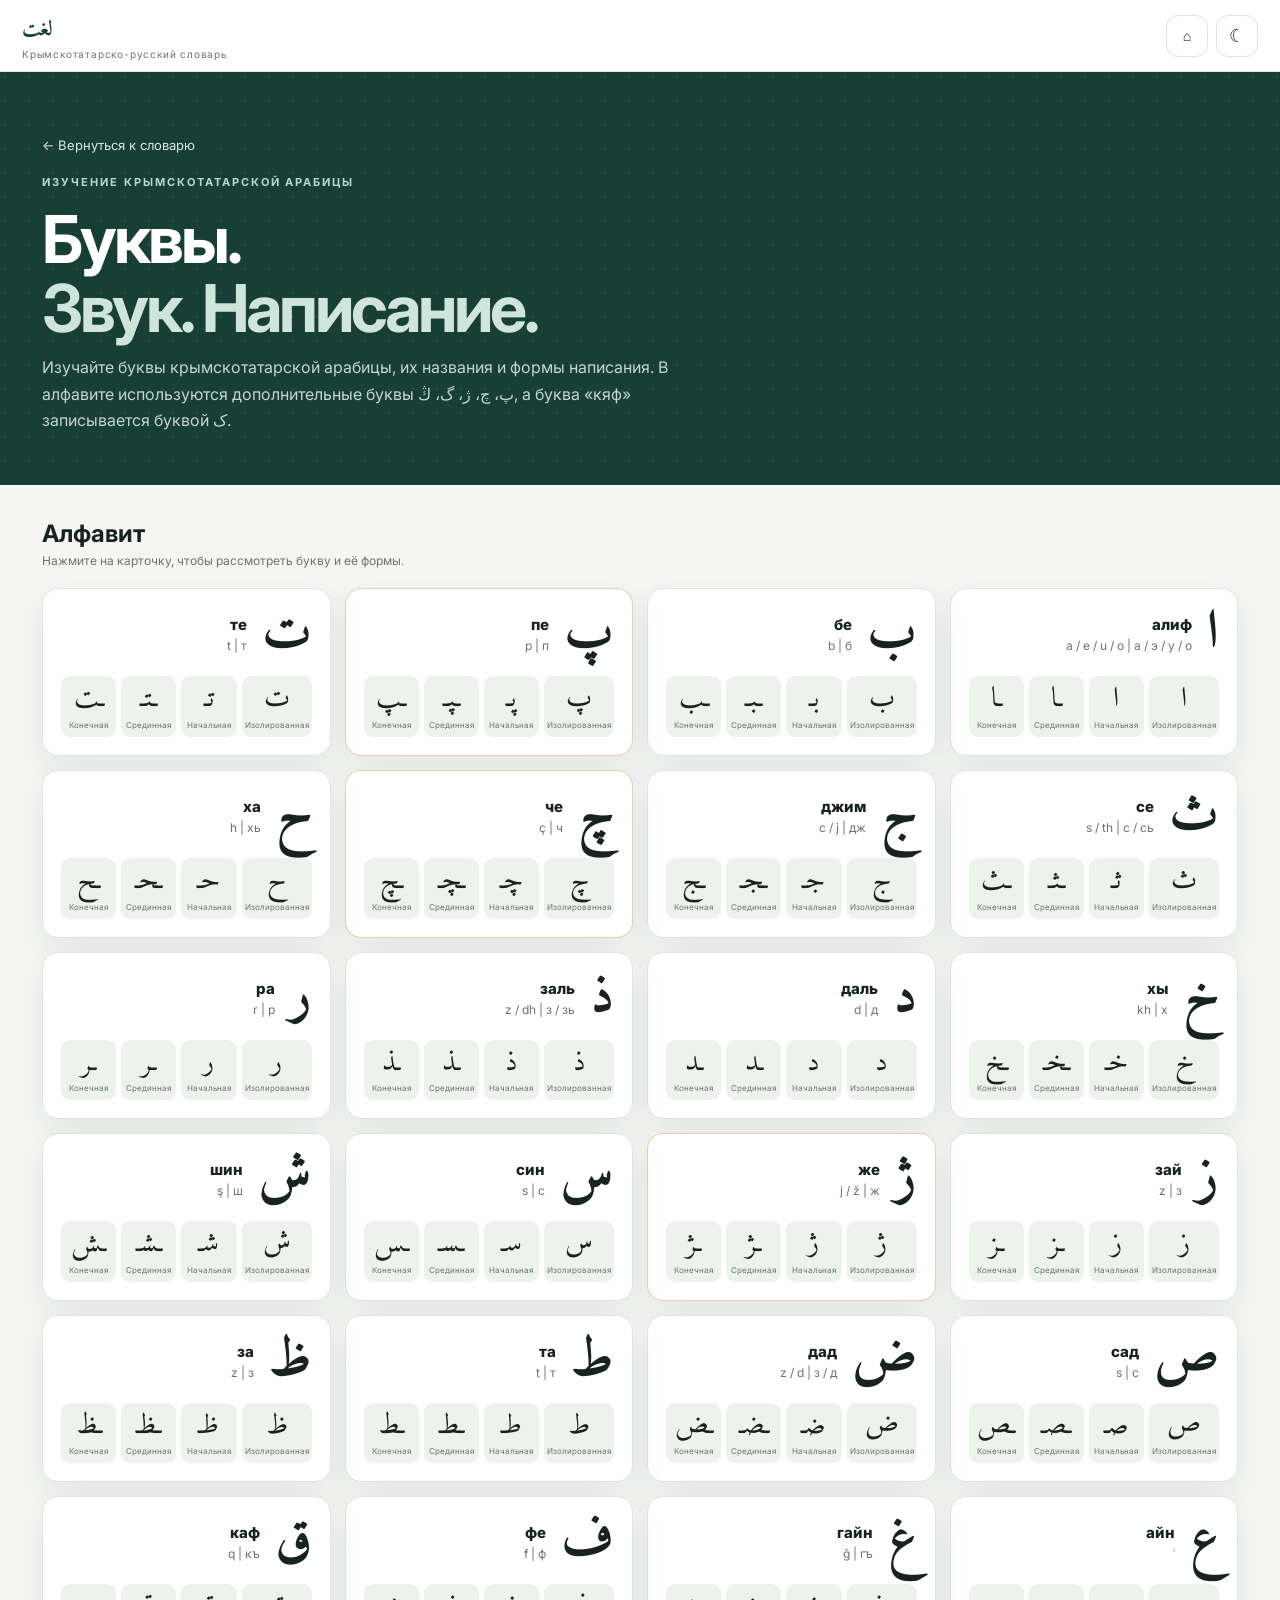
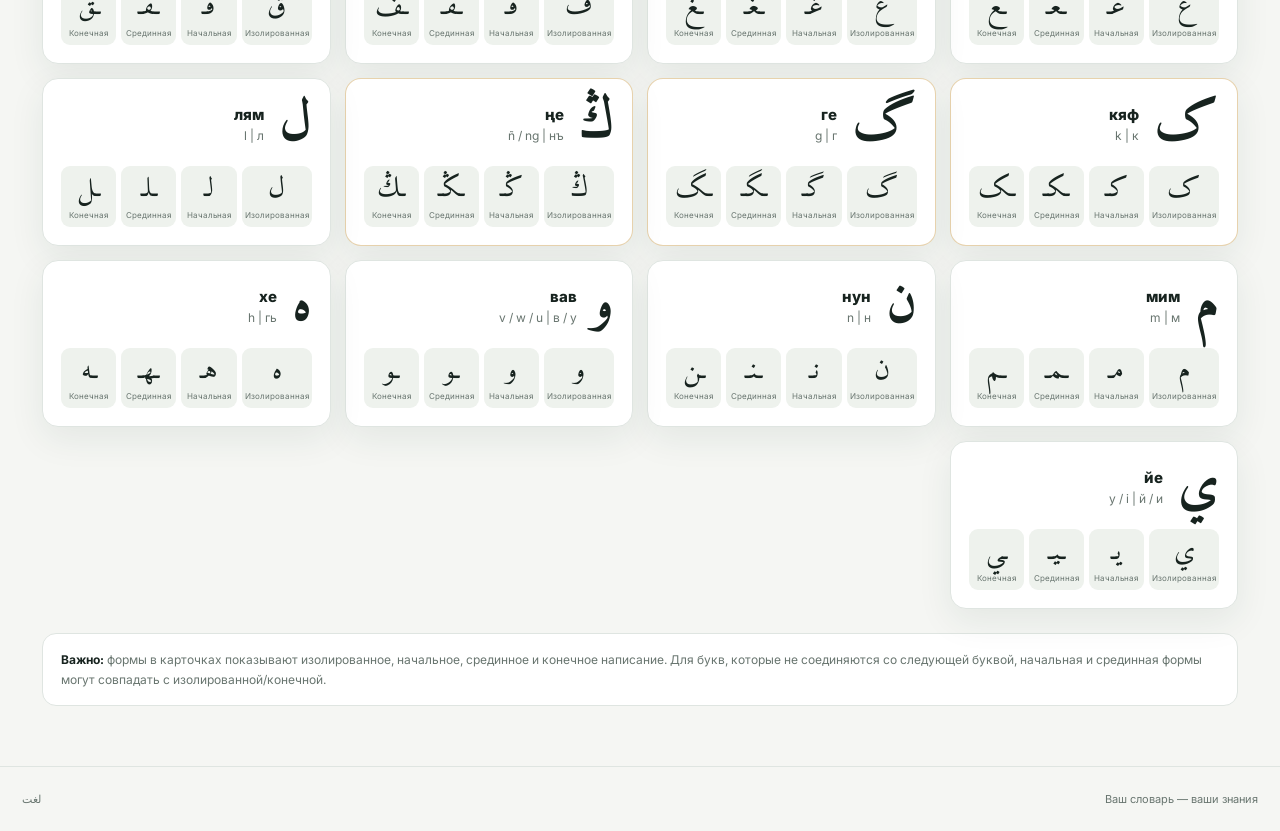
==== commit f5a056f6: "Add files via upload" ====
--- a/alphabet.html
+++ b/alphabet.html
@@ -220,39 +220,39 @@
     <footer><span>لغت</span><span>Ваш словарь — ваши знания</span></footer>
     <script>
         const letters = [
-            ['ا', 'алиф', 'a / e', ['ا', 'ا', 'ـا', 'ـا']],
-            ['ب', 'бе', 'b', ['ب', 'بـ', 'ـبـ', 'ـب']],
-            ['پ', 'пе', 'p', ['پ', 'پـ', 'ـپـ', 'ـپ']],
-            ['ت', 'те', 't', ['ت', 'تـ', 'ـتـ', 'ـت']],
-            ['ث', 'се', 's / th', ['ث', 'ثـ', 'ـثـ', 'ـث']],
-            ['ج', 'джим', 'c / j', ['ج', 'جـ', 'ـجـ', 'ـج']],
-            ['چ', 'че', 'ç', ['چ', 'چـ', 'ـچـ', 'ـچ']],
-            ['ح', 'ха', 'h', ['ح', 'حـ', 'ـحـ', 'ـح']],
-            ['خ', 'хы', 'h / kh', ['خ', 'خـ', 'ـخـ', 'ـخ']],
-            ['د', 'даль', 'd', ['د', 'د', 'ـد', 'ـد']],
-            ['ذ', 'заль', 'z / dh', ['ذ', 'ذ', 'ـذ', 'ـذ']],
-            ['ر', 'ра', 'r', ['ر', 'ر', 'ـر', 'ـر']],
-            ['ز', 'зай', 'z', ['ز', 'ز', 'ـز', 'ـز']],
-            ['ژ', 'же', 'j / ž', ['ژ', 'ژ', 'ـژ', 'ـژ']],
-            ['س', 'син', 's', ['س', 'سـ', 'ـسـ', 'ـس']],
-            ['ش', 'шин', 'ş', ['ش', 'شـ', 'ـشـ', 'ـش']],
-            ['ص', 'сад', 's', ['ص', 'صـ', 'ـصـ', 'ـص']],
-            ['ض', 'дад', 'z / d', ['ض', 'ضـ', 'ـضـ', 'ـض']],
-            ['ط', 'та', 't', ['ط', 'طـ', 'ـطـ', 'ـط']],
-            ['ظ', 'за', 'z', ['ظ', 'ظـ', 'ـظـ', 'ـظ']],
-            ['ع', 'айн', 'ğ / ʿ', ['ع', 'عـ', 'ـعـ', 'ـع']],
-            ['غ', 'гайн', 'ğ / gh', ['غ', 'غـ', 'ـغـ', 'ـغ']],
-            ['ف', 'фе', 'f', ['ف', 'فـ', 'ـفـ', 'ـف']],
-            ['ق', 'каф', 'q', ['ق', 'قـ', 'ـقـ', 'ـق']],
-            ['ک', 'кяф', 'k', ['ک', 'کـ', 'ـکـ', 'ـک']],
-            ['گ', 'ге', 'g', ['گ', 'گـ', 'ـگـ', 'ـگ']],
-            ['ڭ', 'ңе', 'ñ / ng', ['ڭ', 'ڭـ', 'ـڭـ', 'ـڭ']],
-            ['ل', 'лям', 'l', ['ل', 'لـ', 'ـلـ', 'ـل']],
-            ['م', 'мим', 'm', ['م', 'مـ', 'ـمـ', 'ـم']],
-            ['ن', 'нун', 'n', ['ن', 'نـ', 'ـنـ', 'ـن']],
-            ['و', 'вав', 'v / w', ['و', 'و', 'ـو', 'ـو']],
-            ['ه', 'хе', 'h', ['ه', 'هـ', 'ـهـ', 'ـه']],
-            ['ي', 'йе', 'y / i', ['ي', 'يـ', 'ـيـ', 'ـي']]
+            ['ا', 'алиф', 'a / e / u / o | а / э / у / о', ['ا', 'ا', 'ـا', 'ـا']],
+            ['ب', 'бе', 'b | б', ['ب', 'بـ', 'ـبـ', 'ـب']],
+            ['پ', 'пе', 'p | п', ['پ', 'پـ', 'ـپـ', 'ـپ']],
+            ['ت', 'те', 't | т', ['ت', 'تـ', 'ـتـ', 'ـت']],
+            ['ث', 'се', 's / th | с / сь', ['ث', 'ثـ', 'ـثـ', 'ـث']],
+            ['ج', 'джим', 'c / j | дж', ['ج', 'جـ', 'ـجـ', 'ـج']],
+            ['چ', 'че', 'ç | ч', ['چ', 'چـ', 'ـچـ', 'ـچ']],
+            ['ح', 'ха', 'h | хь', ['ح', 'حـ', 'ـحـ', 'ـح']],
+            ['خ', 'хы', 'kh | х', ['خ', 'خـ', 'ـخـ', 'ـخ']],
+            ['د', 'даль', 'd | д', ['د', 'د', 'ـد', 'ـد']],
+            ['ذ', 'заль', 'z / dh | з / зь', ['ذ', 'ذ', 'ـذ', 'ـذ']],
+            ['ر', 'ра', 'r | р', ['ر', 'ر', 'ـر', 'ـر']],
+            ['ز', 'зай', 'z | з', ['ز', 'ز', 'ـز', 'ـز']],
+            ['ژ', 'же', 'j / ž | ж', ['ژ', 'ژ', 'ـژ', 'ـژ']],
+            ['س', 'син', 's | с', ['س', 'سـ', 'ـسـ', 'ـس']],
+            ['ش', 'шин', 'ş | ш', ['ش', 'شـ', 'ـشـ', 'ـش']],
+            ['ص', 'сад', 's | с', ['ص', 'صـ', 'ـصـ', 'ـص']],
+            ['ض', 'дад', 'z / d | з / д', ['ض', 'ضـ', 'ـضـ', 'ـض']],
+            ['ط', 'та', 't | т', ['ط', 'طـ', 'ـطـ', 'ـط']],
+            ['ظ', 'за', 'z | з', ['ظ', 'ظـ', 'ـظـ', 'ـظ']],
+            ['ع', 'айн', 'ʿ', ['ع', 'عـ', 'ـعـ', 'ـع']],
+            ['غ', 'гайн', 'ğ | гъ', ['غ', 'غـ', 'ـغـ', 'ـغ']],
+            ['ف', 'фе', 'f | ф', ['ف', 'فـ', 'ـفـ', 'ـف']],
+            ['ق', 'каф', 'q | къ', ['ق', 'قـ', 'ـقـ', 'ـق']],
+            ['ک', 'кяф', 'k | к', ['ک', 'کـ', 'ـکـ', 'ـک']],
+            ['گ', 'ге', 'g | г', ['گ', 'گـ', 'ـگـ', 'ـگ']],
+            ['ڭ', 'ңе', 'ñ / ng | нъ', ['ڭ', 'ڭـ', 'ـڭـ', 'ـڭ']],
+            ['ل', 'лям', 'l | л', ['ل', 'لـ', 'ـلـ', 'ـل']],
+            ['م', 'мим', 'm | м', ['م', 'مـ', 'ـمـ', 'ـم']],
+            ['ن', 'нун', 'n | н', ['ن', 'نـ', 'ـنـ', 'ـن']],
+            ['و', 'вав', 'v / w / u | в / у', ['و', 'و', 'ـو', 'ـو']],
+            ['ه', 'хе', 'h | гь', ['ه', 'هـ', 'ـهـ', 'ـه']],
+            ['ي', 'йе', 'y / i | й / и', ['ي', 'يـ', 'ـيـ', 'ـي']]
         ];
         const names = ['Изолированная', 'Начальная', 'Срединная', 'Конечная'];
         document.getElementById('letters').innerHTML = letters.map(([char, name, sound, forms]) => `<article class="letter-card ${['پ', 'چ', 'ژ', 'گ', 'ڭ', 'ک'].includes(char) ? 'special' : ''}"><div class="letter-main"><div class="letter">${char}</div><div class="letter-info"><div class="letter-name">${name}</div><div class="letter-sound">${sound}</div></div></div><div class="forms">${forms.map((f, i) => `<div class="form"><span>${f}</span><small>${names[i]}</small></div>`).join('')}</div></article>`).join('');
